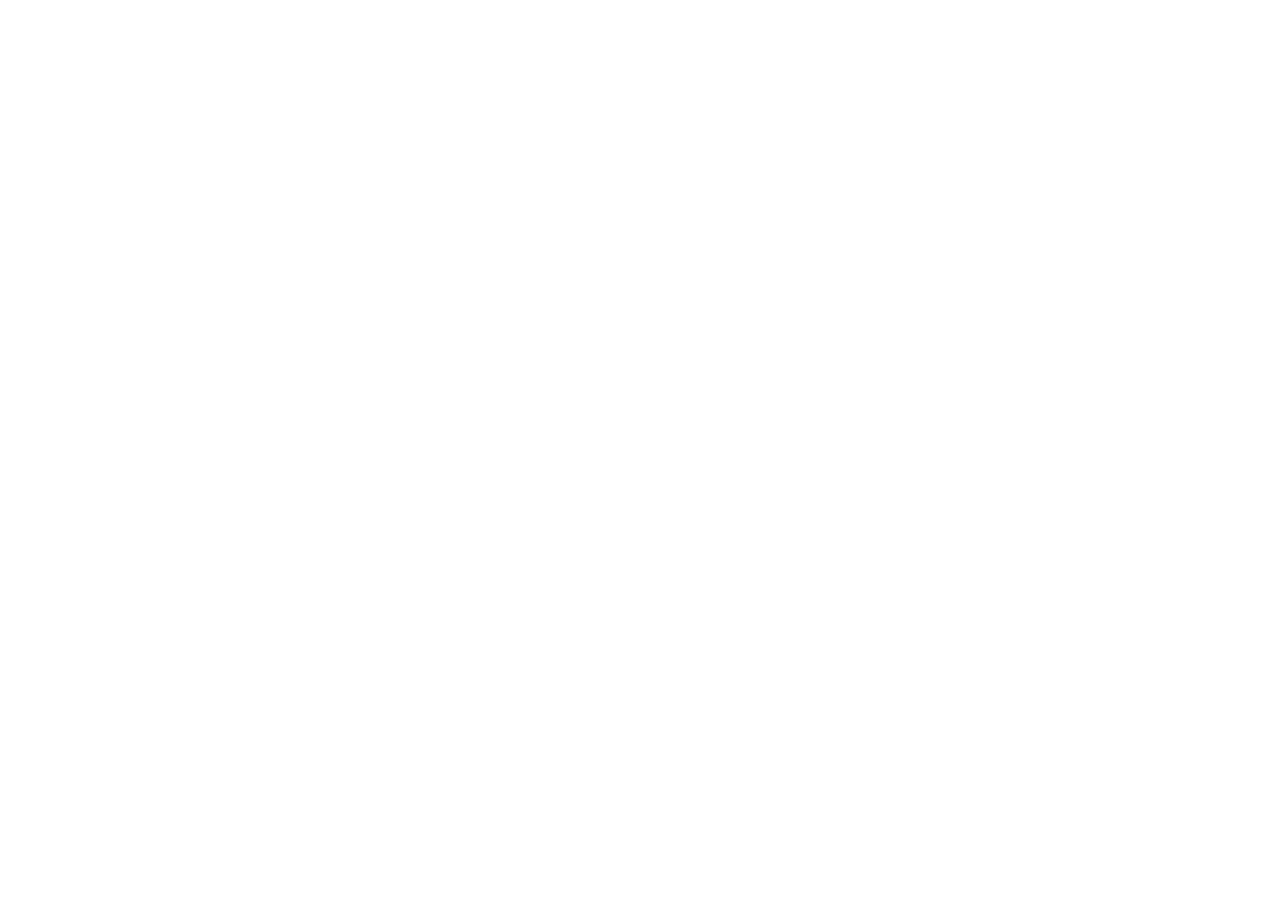
==== index.html @ 5ab9b0b7 "init project" ====
<!DOCTYPE html>
<html lang="en">

<head>
  <meta charset="UTF-8">
  <meta http-equiv="X-UA-Compatible" content="IE=edge">
  <meta name="viewport" content="width=device-width, initial-scale=1.0">
  <title>大事件首页</title>
</head>

<body>

</body>

</html>
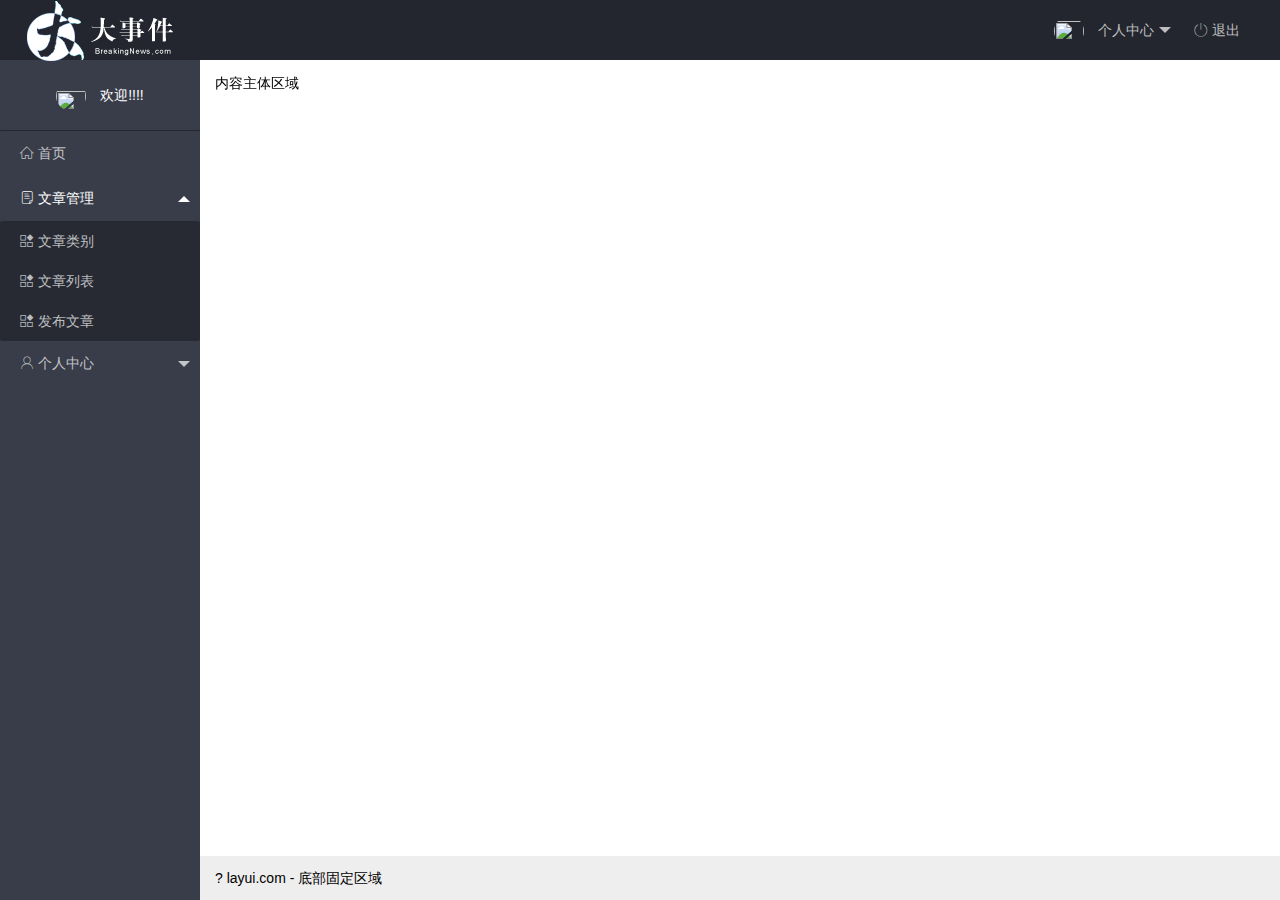
==== commit f80821f0: "2022-01-13 21:25 提交" ====
--- a/index.html
+++ b/index.html
@@ -6,10 +6,142 @@
   <meta http-equiv="X-UA-Compatible" content="IE=edge">
   <meta name="viewport" content="width=device-width, initial-scale=1.0">
   <title>大事件首页</title>
+
+  <!-- 导入字体图标 -->
+  <link rel="stylesheet" href="/assets/fonts/iconfont.css">
+  <!-- 导入 layui.css -->
+  <link rel="stylesheet" href="./assets/lib/layui/css/layui.css">
+
+  <!-- 导入 index.css -->
+  <link rel="stylesheet" href="./assets/css/index.css">
+
+
+
+
 </head>
 
-<body>
+<body class="layui-layout-body">
+  <div class="layui-layout layui-layout-admin">
 
+    <!-- 网页头部布局  -->
+    <div class="layui-header">
+      <div class="layui-logo">
+        <img src="/assets/images/logo.png" alt="">
+      </div>
+      <!-- 头部区域（可配合layui已有的水平导航） -->
+      <ul class="layui-nav layui-layout-right">
+        <li class="layui-nav-item">
+          <a href="javascript:;">
+            <img src="http://t.cn/RCzsdCq" class="layui-nav-img">
+            个人中心
+            <span class="layui-nav-more"></span>
+          </a>
+          <dl class="layui-nav-child">
+            <dd><a href="">基本资料</a></dd>
+            <dd><a href="">更换头像</a></dd>
+            <dd><a href="">重置密码</a></dd>
+          </dl>
+        </li>
+        <li class="layui-nav-item">
+          <a href="">
+            <span class="iconfont icon-tuichu"></span>
+            退出
+          </a>
+        </li>
+      </ul>
+    </div>
+
+    <!-- 网页侧边栏布局 -->
+    <div class="layui-side layui-bg-black">
+      <div class="layui-side-scroll">
+        <!-- 用户信息区域 -->
+        <div class="user-infoBox">
+          <img src="http://t.cn/RCzsdCq" class="layui-nav-img">
+          <span class="welcome">欢迎!!!!</span>
+        </div>
+
+        <!-- 左侧导航区域（可配合layui已有的垂直导航） -->
+        <ul class="layui-nav layui-nav-tree" lay-filter="test">
+
+          <!-- 首页 -->
+          <li class="layui-nav-item">
+            <a href="">
+              <span class="iconfont icon-home"></span>
+              首页
+            </a>
+          </li>
+          <!-- 文章管理 -->
+          <li class="layui-nav-item layui-nav-itemed">
+            <a class="" href="javascript:;">
+              <span class="iconfont icon-16"></span>
+              文章管理
+              <span class="layui-nav-more"></span>
+            </a>
+            <dl class="layui-nav-child">
+              <dd>
+                <a href="javascript:;">
+                  <i class="layui-icon layui-icon-app"></i>
+                  文章类别
+                </a>
+              </dd>
+              <dd>
+                <a href="javascript:;">
+                  <i class="layui-icon layui-icon-app"></i>
+                  文章列表
+                </a>
+              </dd>
+              <dd>
+                <a href="javascript:;">
+                  <i class="layui-icon layui-icon-app"></i>
+                  发布文章
+                </a>
+              </dd>
+            </dl>
+          </li>
+          <!-- 个人中心 -->
+          <li class="layui-nav-item">
+            <a href="javascript:;">
+              <span class="iconfont icon-user"></span>
+              个人中心
+              <span class="layui-nav-more"></span>
+            </a>
+            <dl class="layui-nav-child">
+              <dd><a href="javascript:;">
+                  <i class="layui-icon layui-icon-app"></i>
+                  基本资料
+                </a>
+              </dd>
+              <dd>
+                <a href="javascript:;">
+                  <i class="layui-icon layui-icon-app"></i>
+                  跟换头像
+                </a>
+              </dd>
+              <dd>
+                <a href="javascript:;">
+                  <i class="layui-icon layui-icon-app"></i>
+                  重置密码
+                </a>
+              </dd>
+            </dl>
+          </li>
+
+        </ul>
+      </div>
+    </div>
+
+    <!-- 网页主体 -->
+    <div class="layui-body">
+      <!-- 内容主体区域 -->
+      <div style="padding: 15px;">内容主体区域</div>
+    </div>
+
+    <div class="layui-footer">
+      <!-- 底部固定区域 -->
+      ? layui.com - 底部固定区域
+    </div>
+  </div>
 </body>
 
+
 </html>--- a/assets/fonts/iconfont.css
+++ b/assets/fonts/iconfont.css
@@ -0,0 +1,37 @@
+@font-face {font-family: "iconfont";
+  src: url('iconfont.eot?t=1576139966484'); /* IE9 */
+  src: url('iconfont.eot?t=1576139966484#iefix') format('embedded-opentype'), /* IE6-IE8 */
+  url('[data-uri]') format('woff2'),
+  url('iconfont.woff?t=1576139966484') format('woff'),
+  url('iconfont.ttf?t=1576139966484') format('truetype'), /* chrome, firefox, opera, Safari, Android, iOS 4.2+ */
+  url('iconfont.svg?t=1576139966484#iconfont') format('svg'); /* iOS 4.1- */
+}
+
+.iconfont {
+  font-family: "iconfont" !important;
+  font-size: 16px;
+  font-style: normal;
+  -webkit-font-smoothing: antialiased;
+  -moz-osx-font-smoothing: grayscale;
+}
+
+.icon-home:before {
+  content: "\e6a9";
+}
+
+.icon-user:before {
+  content: "\e614";
+}
+
+.icon-pinglun:before {
+  content: "\e616";
+}
+
+.icon-tuichu:before {
+  content: "\e865";
+}
+
+.icon-16:before {
+  content: "\e615";
+}
+
--- a/assets/lib/layui/css/layui.css
+++ b/assets/lib/layui/css/layui.css
@@ -0,0 +1,2 @@
+/** layui-v2.5.5 MIT License By https://www.layui.com */
+ .layui-inline,img{display:inline-block;vertical-align:middle}h1,h2,h3,h4,h5,h6{font-weight:400}.layui-edge,.layui-header,.layui-inline,.layui-main{position:relative}.layui-body,.layui-edge,.layui-elip{overflow:hidden}.layui-btn,.layui-edge,.layui-inline,img{vertical-align:middle}.layui-btn,.layui-disabled,.layui-icon,.layui-unselect{-moz-user-select:none;-webkit-user-select:none;-ms-user-select:none}.layui-elip,.layui-form-checkbox span,.layui-form-pane .layui-form-label{text-overflow:ellipsis;white-space:nowrap}.layui-breadcrumb,.layui-tree-btnGroup{visibility:hidden}blockquote,body,button,dd,div,dl,dt,form,h1,h2,h3,h4,h5,h6,input,li,ol,p,pre,td,textarea,th,ul{margin:0;padding:0;-webkit-tap-highlight-color:rgba(0,0,0,0)}a:active,a:hover{outline:0}img{border:none}li{list-style:none}table{border-collapse:collapse;border-spacing:0}h4,h5,h6{font-size:100%}button,input,optgroup,option,select,textarea{font-family:inherit;font-size:inherit;font-style:inherit;font-weight:inherit;outline:0}pre{white-space:pre-wrap;white-space:-moz-pre-wrap;white-space:-pre-wrap;white-space:-o-pre-wrap;word-wrap:break-word}body{line-height:24px;font:14px Helvetica Neue,Helvetica,PingFang SC,Tahoma,Arial,sans-serif}hr{height:1px;margin:10px 0;border:0;clear:both}a{color:#333;text-decoration:none}a:hover{color:#777}a cite{font-style:normal;*cursor:pointer}.layui-border-box,.layui-border-box *{box-sizing:border-box}.layui-box,.layui-box *{box-sizing:content-box}.layui-clear{clear:both;*zoom:1}.layui-clear:after{content:'\20';clear:both;*zoom:1;display:block;height:0}.layui-inline{*display:inline;*zoom:1}.layui-edge{display:inline-block;width:0;height:0;border-width:6px;border-style:dashed;border-color:transparent}.layui-edge-top{top:-4px;border-bottom-color:#999;border-bottom-style:solid}.layui-edge-right{border-left-color:#999;border-left-style:solid}.layui-edge-bottom{top:2px;border-top-color:#999;border-top-style:solid}.layui-edge-left{border-right-color:#999;border-right-style:solid}.layui-disabled,.layui-disabled:hover{color:#d2d2d2!important;cursor:not-allowed!important}.layui-circle{border-radius:100%}.layui-show{display:block!important}.layui-hide{display:none!important}@font-face{font-family:layui-icon;src:url(../font/iconfont.eot?v=250);src:url(../font/iconfont.eot?v=250#iefix) format('embedded-opentype'),url(../font/iconfont.woff2?v=250) format('woff2'),url(../font/iconfont.woff?v=250) format('woff'),url(../font/iconfont.ttf?v=250) format('truetype'),url(../font/iconfont.svg?v=250#layui-icon) format('svg')}.layui-icon{font-family:layui-icon!important;font-size:16px;font-style:normal;-webkit-font-smoothing:antialiased;-moz-osx-font-smoothing:grayscale}.layui-icon-reply-fill:before{content:"\e611"}.layui-icon-set-fill:before{content:"\e614"}.layui-icon-menu-fill:before{content:"\e60f"}.layui-icon-search:before{content:"\e615"}.layui-icon-share:before{content:"\e641"}.layui-icon-set-sm:before{content:"\e620"}.layui-icon-engine:before{content:"\e628"}.layui-icon-close:before{content:"\1006"}.layui-icon-close-fill:before{content:"\1007"}.layui-icon-chart-screen:before{content:"\e629"}.layui-icon-star:before{content:"\e600"}.layui-icon-circle-dot:before{content:"\e617"}.layui-icon-chat:before{content:"\e606"}.layui-icon-release:before{content:"\e609"}.layui-icon-list:before{content:"\e60a"}.layui-icon-chart:before{content:"\e62c"}.layui-icon-ok-circle:before{content:"\1005"}.layui-icon-layim-theme:before{content:"\e61b"}.layui-icon-table:before{content:"\e62d"}.layui-icon-right:before{content:"\e602"}.layui-icon-left:before{content:"\e603"}.layui-icon-cart-simple:before{content:"\e698"}.layui-icon-face-cry:before{content:"\e69c"}.layui-icon-face-smile:before{content:"\e6af"}.layui-icon-survey:before{content:"\e6b2"}.layui-icon-tree:before{content:"\e62e"}.layui-icon-upload-circle:before{content:"\e62f"}.layui-icon-add-circle:before{content:"\e61f"}.layui-icon-download-circle:before{content:"\e601"}.layui-icon-templeate-1:before{content:"\e630"}.layui-icon-util:before{content:"\e631"}.layui-icon-face-surprised:before{content:"\e664"}.layui-icon-edit:before{content:"\e642"}.layui-icon-speaker:before{content:"\e645"}.layui-icon-down:before{content:"\e61a"}.layui-icon-file:before{content:"\e621"}.layui-icon-layouts:before{content:"\e632"}.layui-icon-rate-half:before{content:"\e6c9"}.layui-icon-add-circle-fine:before{content:"\e608"}.layui-icon-prev-circle:before{content:"\e633"}.layui-icon-read:before{content:"\e705"}.layui-icon-404:before{content:"\e61c"}.layui-icon-carousel:before{content:"\e634"}.layui-icon-help:before{content:"\e607"}.layui-icon-code-circle:before{content:"\e635"}.layui-icon-water:before{content:"\e636"}.layui-icon-username:before{content:"\e66f"}.layui-icon-find-fill:before{content:"\e670"}.layui-icon-about:before{content:"\e60b"}.layui-icon-location:before{content:"\e715"}.layui-icon-up:before{content:"\e619"}.layui-icon-pause:before{content:"\e651"}.layui-icon-date:before{content:"\e637"}.layui-icon-layim-uploadfile:before{content:"\e61d"}.layui-icon-delete:before{content:"\e640"}.layui-icon-play:before{content:"\e652"}.layui-icon-top:before{content:"\e604"}.layui-icon-friends:before{content:"\e612"}.layui-icon-refresh-3:before{content:"\e9aa"}.layui-icon-ok:before{content:"\e605"}.layui-icon-layer:before{content:"\e638"}.layui-icon-face-smile-fine:before{content:"\e60c"}.layui-icon-dollar:before{content:"\e659"}.layui-icon-group:before{content:"\e613"}.layui-icon-layim-download:before{content:"\e61e"}.layui-icon-picture-fine:before{content:"\e60d"}.layui-icon-link:before{content:"\e64c"}.layui-icon-diamond:before{content:"\e735"}.layui-icon-log:before{content:"\e60e"}.layui-icon-rate-solid:before{content:"\e67a"}.layui-icon-fonts-del:before{content:"\e64f"}.layui-icon-unlink:before{content:"\e64d"}.layui-icon-fonts-clear:before{content:"\e639"}.layui-icon-triangle-r:before{content:"\e623"}.layui-icon-circle:before{content:"\e63f"}.layui-icon-radio:before{content:"\e643"}.layui-icon-align-center:before{content:"\e647"}.layui-icon-align-right:before{content:"\e648"}.layui-icon-align-left:before{content:"\e649"}.layui-icon-loading-1:before{content:"\e63e"}.layui-icon-return:before{content:"\e65c"}.layui-icon-fonts-strong:before{content:"\e62b"}.layui-icon-upload:before{content:"\e67c"}.layui-icon-dialogue:before{content:"\e63a"}.layui-icon-video:before{content:"\e6ed"}.layui-icon-headset:before{content:"\e6fc"}.layui-icon-cellphone-fine:before{content:"\e63b"}.layui-icon-add-1:before{content:"\e654"}.layui-icon-face-smile-b:before{content:"\e650"}.layui-icon-fonts-html:before{content:"\e64b"}.layui-icon-form:before{content:"\e63c"}.layui-icon-cart:before{content:"\e657"}.layui-icon-camera-fill:before{content:"\e65d"}.layui-icon-tabs:before{content:"\e62a"}.layui-icon-fonts-code:before{content:"\e64e"}.layui-icon-fire:before{content:"\e756"}.layui-icon-set:before{content:"\e716"}.layui-icon-fonts-u:before{content:"\e646"}.layui-icon-triangle-d:before{content:"\e625"}.layui-icon-tips:before{content:"\e702"}.layui-icon-picture:before{content:"\e64a"}.layui-icon-more-vertical:before{content:"\e671"}.layui-icon-flag:before{content:"\e66c"}.layui-icon-loading:before{content:"\e63d"}.layui-icon-fonts-i:before{content:"\e644"}.layui-icon-refresh-1:before{content:"\e666"}.layui-icon-rmb:before{content:"\e65e"}.layui-icon-home:before{content:"\e68e"}.layui-icon-user:before{content:"\e770"}.layui-icon-notice:before{content:"\e667"}.layui-icon-login-weibo:before{content:"\e675"}.layui-icon-voice:before{content:"\e688"}.layui-icon-upload-drag:before{content:"\e681"}.layui-icon-login-qq:before{content:"\e676"}.layui-icon-snowflake:before{content:"\e6b1"}.layui-icon-file-b:before{content:"\e655"}.layui-icon-template:before{content:"\e663"}.layui-icon-auz:before{content:"\e672"}.layui-icon-console:before{content:"\e665"}.layui-icon-app:before{content:"\e653"}.layui-icon-prev:before{content:"\e65a"}.layui-icon-website:before{content:"\e7ae"}.layui-icon-next:before{content:"\e65b"}.layui-icon-component:before{content:"\e857"}.layui-icon-more:before{content:"\e65f"}.layui-icon-login-wechat:before{content:"\e677"}.layui-icon-shrink-right:before{content:"\e668"}.layui-icon-spread-left:before{content:"\e66b"}.layui-icon-camera:before{content:"\e660"}.layui-icon-note:before{content:"\e66e"}.layui-icon-refresh:before{content:"\e669"}.layui-icon-female:before{content:"\e661"}.layui-icon-male:before{content:"\e662"}.layui-icon-password:before{content:"\e673"}.layui-icon-senior:before{content:"\e674"}.layui-icon-theme:before{content:"\e66a"}.layui-icon-tread:before{content:"\e6c5"}.layui-icon-praise:before{content:"\e6c6"}.layui-icon-star-fill:before{content:"\e658"}.layui-icon-rate:before{content:"\e67b"}.layui-icon-template-1:before{content:"\e656"}.layui-icon-vercode:before{content:"\e679"}.layui-icon-cellphone:before{content:"\e678"}.layui-icon-screen-full:before{content:"\e622"}.layui-icon-screen-restore:before{content:"\e758"}.layui-icon-cols:before{content:"\e610"}.layui-icon-export:before{content:"\e67d"}.layui-icon-print:before{content:"\e66d"}.layui-icon-slider:before{content:"\e714"}.layui-icon-addition:before{content:"\e624"}.layui-icon-subtraction:before{content:"\e67e"}.layui-icon-service:before{content:"\e626"}.layui-icon-transfer:before{content:"\e691"}.layui-main{width:1140px;margin:0 auto}.layui-header{z-index:1000;height:60px}.layui-header a:hover{transition:all .5s;-webkit-transition:all .5s}.layui-side{position:fixed;left:0;top:0;bottom:0;z-index:999;width:200px;overflow-x:hidden}.layui-side-scroll{position:relative;width:220px;height:100%;overflow-x:hidden}.layui-body{position:absolute;left:200px;right:0;top:0;bottom:0;z-index:998;width:auto;overflow-y:auto;box-sizing:border-box}.layui-layout-body{overflow:hidden}.layui-layout-admin .layui-header{background-color:#23262E}.layui-layout-admin .layui-side{top:60px;width:200px;overflow-x:hidden}.layui-layout-admin .layui-body{position:fixed;top:60px;bottom:44px}.layui-layout-admin .layui-main{width:auto;margin:0 15px}.layui-layout-admin .layui-footer{position:fixed;left:200px;right:0;bottom:0;height:44px;line-height:44px;padding:0 15px;background-color:#eee}.layui-layout-admin .layui-logo{position:absolute;left:0;top:0;width:200px;height:100%;line-height:60px;text-align:center;color:#009688;font-size:16px}.layui-layout-admin .layui-header .layui-nav{background:0 0}.layui-layout-left{position:absolute!important;left:200px;top:0}.layui-layout-right{position:absolute!important;right:0;top:0}.layui-container{position:relative;margin:0 auto;padding:0 15px;box-sizing:border-box}.layui-fluid{position:relative;margin:0 auto;padding:0 15px}.layui-row:after,.layui-row:before{content:'';display:block;clear:both}.layui-col-lg1,.layui-col-lg10,.layui-col-lg11,.layui-col-lg12,.layui-col-lg2,.layui-col-lg3,.layui-col-lg4,.layui-col-lg5,.layui-col-lg6,.layui-col-lg7,.layui-col-lg8,.layui-col-lg9,.layui-col-md1,.layui-col-md10,.layui-col-md11,.layui-col-md12,.layui-col-md2,.layui-col-md3,.layui-col-md4,.layui-col-md5,.layui-col-md6,.layui-col-md7,.layui-col-md8,.layui-col-md9,.layui-col-sm1,.layui-col-sm10,.layui-col-sm11,.layui-col-sm12,.layui-col-sm2,.layui-col-sm3,.layui-col-sm4,.layui-col-sm5,.layui-col-sm6,.layui-col-sm7,.layui-col-sm8,.layui-col-sm9,.layui-col-xs1,.layui-col-xs10,.layui-col-xs11,.layui-col-xs12,.layui-col-xs2,.layui-col-xs3,.layui-col-xs4,.layui-col-xs5,.layui-col-xs6,.layui-col-xs7,.layui-col-xs8,.layui-col-xs9{position:relative;display:block;box-sizing:border-box}.layui-col-xs1,.layui-col-xs10,.layui-col-xs11,.layui-col-xs12,.layui-col-xs2,.layui-col-xs3,.layui-col-xs4,.layui-col-xs5,.layui-col-xs6,.layui-col-xs7,.layui-col-xs8,.layui-col-xs9{float:left}.layui-col-xs1{width:8.33333333%}.layui-col-xs2{width:16.66666667%}.layui-col-xs3{width:25%}.layui-col-xs4{width:33.33333333%}.layui-col-xs5{width:41.66666667%}.layui-col-xs6{width:50%}.layui-col-xs7{width:58.33333333%}.layui-col-xs8{width:66.66666667%}.layui-col-xs9{width:75%}.layui-col-xs10{width:83.33333333%}.layui-col-xs11{width:91.66666667%}.layui-col-xs12{width:100%}.layui-col-xs-offset1{margin-left:8.33333333%}.layui-col-xs-offset2{margin-left:16.66666667%}.layui-col-xs-offset3{margin-left:25%}.layui-col-xs-offset4{margin-left:33.33333333%}.layui-col-xs-offset5{margin-left:41.66666667%}.layui-col-xs-offset6{margin-left:50%}.layui-col-xs-offset7{margin-left:58.33333333%}.layui-col-xs-offset8{margin-left:66.66666667%}.layui-col-xs-offset9{margin-left:75%}.layui-col-xs-offset10{margin-left:83.33333333%}.layui-col-xs-offset11{margin-left:91.66666667%}.layui-col-xs-offset12{margin-left:100%}@media screen and (max-width:768px){.layui-hide-xs{display:none!important}.layui-show-xs-block{display:block!important}.layui-show-xs-inline{display:inline!important}.layui-show-xs-inline-block{display:inline-block!important}}@media screen and (min-width:768px){.layui-container{width:750px}.layui-hide-sm{display:none!important}.layui-show-sm-block{display:block!important}.layui-show-sm-inline{display:inline!important}.layui-show-sm-inline-block{display:inline-block!important}.layui-col-sm1,.layui-col-sm10,.layui-col-sm11,.layui-col-sm12,.layui-col-sm2,.layui-col-sm3,.layui-col-sm4,.layui-col-sm5,.layui-col-sm6,.layui-col-sm7,.layui-col-sm8,.layui-col-sm9{float:left}.layui-col-sm1{width:8.33333333%}.layui-col-sm2{width:16.66666667%}.layui-col-sm3{width:25%}.layui-col-sm4{width:33.33333333%}.layui-col-sm5{width:41.66666667%}.layui-col-sm6{width:50%}.layui-col-sm7{width:58.33333333%}.layui-col-sm8{width:66.66666667%}.layui-col-sm9{width:75%}.layui-col-sm10{width:83.33333333%}.layui-col-sm11{width:91.66666667%}.layui-col-sm12{width:100%}.layui-col-sm-offset1{margin-left:8.33333333%}.layui-col-sm-offset2{margin-left:16.66666667%}.layui-col-sm-offset3{margin-left:25%}.layui-col-sm-offset4{margin-left:33.33333333%}.layui-col-sm-offset5{margin-left:41.66666667%}.layui-col-sm-offset6{margin-left:50%}.layui-col-sm-offset7{margin-left:58.33333333%}.layui-col-sm-offset8{margin-left:66.66666667%}.layui-col-sm-offset9{margin-left:75%}.layui-col-sm-offset10{margin-left:83.33333333%}.layui-col-sm-offset11{margin-left:91.66666667%}.layui-col-sm-offset12{margin-left:100%}}@media screen and (min-width:992px){.layui-container{width:970px}.layui-hide-md{display:none!important}.layui-show-md-block{display:block!important}.layui-show-md-inline{display:inline!important}.layui-show-md-inline-block{display:inline-block!important}.layui-col-md1,.layui-col-md10,.layui-col-md11,.layui-col-md12,.layui-col-md2,.layui-col-md3,.layui-col-md4,.layui-col-md5,.layui-col-md6,.layui-col-md7,.layui-col-md8,.layui-col-md9{float:left}.layui-col-md1{width:8.33333333%}.layui-col-md2{width:16.66666667%}.layui-col-md3{width:25%}.layui-col-md4{width:33.33333333%}.layui-col-md5{width:41.66666667%}.layui-col-md6{width:50%}.layui-col-md7{width:58.33333333%}.layui-col-md8{width:66.66666667%}.layui-col-md9{width:75%}.layui-col-md10{width:83.33333333%}.layui-col-md11{width:91.66666667%}.layui-col-md12{width:100%}.layui-col-md-offset1{margin-left:8.33333333%}.layui-col-md-offset2{margin-left:16.66666667%}.layui-col-md-offset3{margin-left:25%}.layui-col-md-offset4{margin-left:33.33333333%}.layui-col-md-offset5{margin-left:41.66666667%}.layui-col-md-offset6{margin-left:50%}.layui-col-md-offset7{margin-left:58.33333333%}.layui-col-md-offset8{margin-left:66.66666667%}.layui-col-md-offset9{margin-left:75%}.layui-col-md-offset10{margin-left:83.33333333%}.layui-col-md-offset11{margin-left:91.66666667%}.layui-col-md-offset12{margin-left:100%}}@media screen and (min-width:1200px){.layui-container{width:1170px}.layui-hide-lg{display:none!important}.layui-show-lg-block{display:block!important}.layui-show-lg-inline{display:inline!important}.layui-show-lg-inline-block{display:inline-block!important}.layui-col-lg1,.layui-col-lg10,.layui-col-lg11,.layui-col-lg12,.layui-col-lg2,.layui-col-lg3,.layui-col-lg4,.layui-col-lg5,.layui-col-lg6,.layui-col-lg7,.layui-col-lg8,.layui-col-lg9{float:left}.layui-col-lg1{width:8.33333333%}.layui-col-lg2{width:16.66666667%}.layui-col-lg3{width:25%}.layui-col-lg4{width:33.33333333%}.layui-col-lg5{width:41.66666667%}.layui-col-lg6{width:50%}.layui-col-lg7{width:58.33333333%}.layui-col-lg8{width:66.66666667%}.layui-col-lg9{width:75%}.layui-col-lg10{width:83.33333333%}.layui-col-lg11{width:91.66666667%}.layui-col-lg12{width:100%}.layui-col-lg-offset1{margin-left:8.33333333%}.layui-col-lg-offset2{margin-left:16.66666667%}.layui-col-lg-offset3{margin-left:25%}.layui-col-lg-offset4{margin-left:33.33333333%}.layui-col-lg-offset5{margin-left:41.66666667%}.layui-col-lg-offset6{margin-left:50%}.layui-col-lg-offset7{margin-left:58.33333333%}.layui-col-lg-offset8{margin-left:66.66666667%}.layui-col-lg-offset9{margin-left:75%}.layui-col-lg-offset10{margin-left:83.33333333%}.layui-col-lg-offset11{margin-left:91.66666667%}.layui-col-lg-offset12{margin-left:100%}}.layui-col-space1{margin:-.5px}.layui-col-space1>*{padding:.5px}.layui-col-space3{margin:-1.5px}.layui-col-space3>*{padding:1.5px}.layui-col-space5{margin:-2.5px}.layui-col-space5>*{padding:2.5px}.layui-col-space8{margin:-3.5px}.layui-col-space8>*{padding:3.5px}.layui-col-space10{margin:-5px}.layui-col-space10>*{padding:5px}.layui-col-space12{margin:-6px}.layui-col-space12>*{padding:6px}.layui-col-space15{margin:-7.5px}.layui-col-space15>*{padding:7.5px}.layui-col-space18{margin:-9px}.layui-col-space18>*{padding:9px}.layui-col-space20{margin:-10px}.layui-col-space20>*{padding:10px}.layui-col-space22{margin:-11px}.layui-col-space22>*{padding:11px}.layui-col-space25{margin:-12.5px}.layui-col-space25>*{padding:12.5px}.layui-col-space30{margin:-15px}.layui-col-space30>*{padding:15px}.layui-btn,.layui-input,.layui-select,.layui-textarea,.layui-upload-button{outline:0;-webkit-appearance:none;transition:all .3s;-webkit-transition:all .3s;box-sizing:border-box}.layui-elem-quote{margin-bottom:10px;padding:15px;line-height:22px;border-left:5px solid #009688;border-radius:0 2px 2px 0;background-color:#f2f2f2}.layui-quote-nm{border-style:solid;border-width:1px 1px 1px 5px;background:0 0}.layui-elem-field{margin-bottom:10px;padding:0;border-width:1px;border-style:solid}.layui-elem-field legend{margin-left:20px;padding:0 10px;font-size:20px;font-weight:300}.layui-field-title{margin:10px 0 20px;border-width:1px 0 0}.layui-field-box{padding:10px 15px}.layui-field-title .layui-field-box{padding:10px 0}.layui-progress{position:relative;height:6px;border-radius:20px;background-color:#e2e2e2}.layui-progress-bar{position:absolute;left:0;top:0;width:0;max-width:100%;height:6px;border-radius:20px;text-align:right;background-color:#5FB878;transition:all .3s;-webkit-transition:all .3s}.layui-progress-big,.layui-progress-big .layui-progress-bar{height:18px;line-height:18px}.layui-progress-text{position:relative;top:-20px;line-height:18px;font-size:12px;color:#666}.layui-progress-big .layui-progress-text{position:static;padding:0 10px;color:#fff}.layui-collapse{border-width:1px;border-style:solid;border-radius:2px}.layui-colla-content,.layui-colla-item{border-top-width:1px;border-top-style:solid}.layui-colla-item:first-child{border-top:none}.layui-colla-title{position:relative;height:42px;line-height:42px;padding:0 15px 0 35px;color:#333;background-color:#f2f2f2;cursor:pointer;font-size:14px;overflow:hidden}.layui-colla-content{display:none;padding:10px 15px;line-height:22px;color:#666}.layui-colla-icon{position:absolute;left:15px;top:0;font-size:14px}.layui-card{margin-bottom:15px;border-radius:2px;background-color:#fff;box-shadow:0 1px 2px 0 rgba(0,0,0,.05)}.layui-card:last-child{margin-bottom:0}.layui-card-header{position:relative;height:42px;line-height:42px;padding:0 15px;border-bottom:1px solid #f6f6f6;color:#333;border-radius:2px 2px 0 0;font-size:14px}.layui-bg-black,.layui-bg-blue,.layui-bg-cyan,.layui-bg-green,.layui-bg-orange,.layui-bg-red{color:#fff!important}.layui-card-body{position:relative;padding:10px 15px;line-height:24px}.layui-card-body[pad15]{padding:15px}.layui-card-body[pad20]{padding:20px}.layui-card-body .layui-table{margin:5px 0}.layui-card .layui-tab{margin:0}.layui-panel-window{position:relative;padding:15px;border-radius:0;border-top:5px solid #E6E6E6;background-color:#fff}.layui-auxiliar-moving{position:fixed;left:0;right:0;top:0;bottom:0;width:100%;height:100%;background:0 0;z-index:9999999999}.layui-form-label,.layui-form-mid,.layui-form-select,.layui-input-block,.layui-input-inline,.layui-textarea{position:relative}.layui-bg-red{background-color:#FF5722!important}.layui-bg-orange{background-color:#FFB800!important}.layui-bg-green{background-color:#009688!important}.layui-bg-cyan{background-color:#2F4056!important}.layui-bg-blue{background-color:#1E9FFF!important}.layui-bg-black{background-color:#393D49!important}.layui-bg-gray{background-color:#eee!important;color:#666!important}.layui-badge-rim,.layui-colla-content,.layui-colla-item,.layui-collapse,.layui-elem-field,.layui-form-pane .layui-form-item[pane],.layui-form-pane .layui-form-label,.layui-input,.layui-layedit,.layui-layedit-tool,.layui-quote-nm,.layui-select,.layui-tab-bar,.layui-tab-card,.layui-tab-title,.layui-tab-title .layui-this:after,.layui-textarea{border-color:#e6e6e6}.layui-timeline-item:before,hr{background-color:#e6e6e6}.layui-text{line-height:22px;font-size:14px;color:#666}.layui-text h1,.layui-text h2,.layui-text h3{font-weight:500;color:#333}.layui-text h1{font-size:30px}.layui-text h2{font-size:24px}.layui-text h3{font-size:18px}.layui-text a:not(.layui-btn){color:#01AAED}.layui-text a:not(.layui-btn):hover{text-decoration:underline}.layui-text ul{padding:5px 0 5px 15px}.layui-text ul li{margin-top:5px;list-style-type:disc}.layui-text em,.layui-word-aux{color:#999!important;padding:0 5px!important}.layui-btn{display:inline-block;height:38px;line-height:38px;padding:0 18px;background-color:#009688;color:#fff;white-space:nowrap;text-align:center;font-size:14px;border:none;border-radius:2px;cursor:pointer}.layui-btn:hover{opacity:.8;filter:alpha(opacity=80);color:#fff}.layui-btn:active{opacity:1;filter:alpha(opacity=100)}.layui-btn+.layui-btn{margin-left:10px}.layui-btn-container{font-size:0}.layui-btn-container .layui-btn{margin-right:10px;margin-bottom:10px}.layui-btn-container .layui-btn+.layui-btn{margin-left:0}.layui-table .layui-btn-container .layui-btn{margin-bottom:9px}.layui-btn-radius{border-radius:100px}.layui-btn .layui-icon{margin-right:3px;font-size:18px;vertical-align:bottom;vertical-align:middle\9}.layui-btn-primary{border:1px solid #C9C9C9;background-color:#fff;color:#555}.layui-btn-primary:hover{border-color:#009688;color:#333}.layui-btn-normal{background-color:#1E9FFF}.layui-btn-warm{background-color:#FFB800}.layui-btn-danger{background-color:#FF5722}.layui-btn-checked{background-color:#5FB878}.layui-btn-disabled,.layui-btn-disabled:active,.layui-btn-disabled:hover{border:1px solid #e6e6e6;background-color:#FBFBFB;color:#C9C9C9;cursor:not-allowed;opacity:1}.layui-btn-lg{height:44px;line-height:44px;padding:0 25px;font-size:16px}.layui-btn-sm{height:30px;line-height:30px;padding:0 10px;font-size:12px}.layui-btn-sm i{font-size:16px!important}.layui-btn-xs{height:22px;line-height:22px;padding:0 5px;font-size:12px}.layui-btn-xs i{font-size:14px!important}.layui-btn-group{display:inline-block;vertical-align:middle;font-size:0}.layui-btn-group .layui-btn{margin-left:0!important;margin-right:0!important;border-left:1px solid rgba(255,255,255,.5);border-radius:0}.layui-btn-group .layui-btn-primary{border-left:none}.layui-btn-group .layui-btn-primary:hover{border-color:#C9C9C9;color:#009688}.layui-btn-group .layui-btn:first-child{border-left:none;border-radius:2px 0 0 2px}.layui-btn-group .layui-btn-primary:first-child{border-left:1px solid #c9c9c9}.layui-btn-group .layui-btn:last-child{border-radius:0 2px 2px 0}.layui-btn-group .layui-btn+.layui-btn{margin-left:0}.layui-btn-group+.layui-btn-group{margin-left:10px}.layui-btn-fluid{width:100%}.layui-input,.layui-select,.layui-textarea{height:38px;line-height:1.3;line-height:38px\9;border-width:1px;border-style:solid;background-color:#fff;border-radius:2px}.layui-input::-webkit-input-placeholder,.layui-select::-webkit-input-placeholder,.layui-textarea::-webkit-input-placeholder{line-height:1.3}.layui-input,.layui-textarea{display:block;width:100%;padding-left:10px}.layui-input:hover,.layui-textarea:hover{border-color:#D2D2D2!important}.layui-input:focus,.layui-textarea:focus{border-color:#C9C9C9!important}.layui-textarea{min-height:100px;height:auto;line-height:20px;padding:6px 10px;resize:vertical}.layui-select{padding:0 10px}.layui-form input[type=checkbox],.layui-form input[type=radio],.layui-form select{display:none}.layui-form [lay-ignore]{display:initial}.layui-form-item{margin-bottom:15px;clear:both;*zoom:1}.layui-form-item:after{content:'\20';clear:both;*zoom:1;display:block;height:0}.layui-form-label{float:left;display:block;padding:9px 15px;width:80px;font-weight:400;line-height:20px;text-align:right}.layui-form-label-col{display:block;float:none;padding:9px 0;line-height:20px;text-align:left}.layui-form-item .layui-inline{margin-bottom:5px;margin-right:10px}.layui-input-block{margin-left:110px;min-height:36px}.layui-input-inline{display:inline-block;vertical-align:middle}.layui-form-item .layui-input-inline{float:left;width:190px;margin-right:10px}.layui-form-text .layui-input-inline{width:auto}.layui-form-mid{float:left;display:block;padding:9px 0!important;line-height:20px;margin-right:10px}.layui-form-danger+.layui-form-select .layui-input,.layui-form-danger:focus{border-color:#FF5722!important}.layui-form-select .layui-input{padding-right:30px;cursor:pointer}.layui-form-select .layui-edge{position:absolute;right:10px;top:50%;margin-top:-3px;cursor:pointer;border-width:6px;border-top-color:#c2c2c2;border-top-style:solid;transition:all .3s;-webkit-transition:all .3s}.layui-form-select dl{display:none;position:absolute;left:0;top:42px;padding:5px 0;z-index:899;min-width:100%;border:1px solid #d2d2d2;max-height:300px;overflow-y:auto;background-color:#fff;border-radius:2px;box-shadow:0 2px 4px rgba(0,0,0,.12);box-sizing:border-box}.layui-form-select dl dd,.layui-form-select dl dt{padding:0 10px;line-height:36px;white-space:nowrap;overflow:hidden;text-overflow:ellipsis}.layui-form-select dl dt{font-size:12px;color:#999}.layui-form-select dl dd{cursor:pointer}.layui-form-select dl dd:hover{background-color:#f2f2f2;-webkit-transition:.5s all;transition:.5s all}.layui-form-select .layui-select-group dd{padding-left:20px}.layui-form-select dl dd.layui-select-tips{padding-left:10px!important;color:#999}.layui-form-select dl dd.layui-this{background-color:#5FB878;color:#fff}.layui-form-checkbox,.layui-form-select dl dd.layui-disabled{background-color:#fff}.layui-form-selected dl{display:block}.layui-form-checkbox,.layui-form-checkbox *,.layui-form-switch{display:inline-block;vertical-align:middle}.layui-form-selected .layui-edge{margin-top:-9px;-webkit-transform:rotate(180deg);transform:rotate(180deg);margin-top:-3px\9}:root .layui-form-selected .layui-edge{margin-top:-9px\0/IE9}.layui-form-selectup dl{top:auto;bottom:42px}.layui-select-none{margin:5px 0;text-align:center;color:#999}.layui-select-disabled .layui-disabled{border-color:#eee!important}.layui-select-disabled .layui-edge{border-top-color:#d2d2d2}.layui-form-checkbox{position:relative;height:30px;line-height:30px;margin-right:10px;padding-right:30px;cursor:pointer;font-size:0;-webkit-transition:.1s linear;transition:.1s linear;box-sizing:border-box}.layui-form-checkbox span{padding:0 10px;height:100%;font-size:14px;border-radius:2px 0 0 2px;background-color:#d2d2d2;color:#fff;overflow:hidden}.layui-form-checkbox:hover span{background-color:#c2c2c2}.layui-form-checkbox i{position:absolute;right:0;top:0;width:30px;height:28px;border:1px solid #d2d2d2;border-left:none;border-radius:0 2px 2px 0;color:#fff;font-size:20px;text-align:center}.layui-form-checkbox:hover i{border-color:#c2c2c2;color:#c2c2c2}.layui-form-checked,.layui-form-checked:hover{border-color:#5FB878}.layui-form-checked span,.layui-form-checked:hover span{background-color:#5FB878}.layui-form-checked i,.layui-form-checked:hover i{color:#5FB878}.layui-form-item .layui-form-checkbox{margin-top:4px}.layui-form-checkbox[lay-skin=primary]{height:auto!important;line-height:normal!important;min-width:18px;min-height:18px;border:none!important;margin-right:0;padding-left:28px;padding-right:0;background:0 0}.layui-form-checkbox[lay-skin=primary] span{padding-left:0;padding-right:15px;line-height:18px;background:0 0;color:#666}.layui-form-checkbox[lay-skin=primary] i{right:auto;left:0;width:16px;height:16px;line-height:16px;border:1px solid #d2d2d2;font-size:12px;border-radius:2px;background-color:#fff;-webkit-transition:.1s linear;transition:.1s linear}.layui-form-checkbox[lay-skin=primary]:hover i{border-color:#5FB878;color:#fff}.layui-form-checked[lay-skin=primary] i{border-color:#5FB878!important;background-color:#5FB878;color:#fff}.layui-checkbox-disbaled[lay-skin=primary] span{background:0 0!important;color:#c2c2c2}.layui-checkbox-disbaled[lay-skin=primary]:hover i{border-color:#d2d2d2}.layui-form-item .layui-form-checkbox[lay-skin=primary]{margin-top:10px}.layui-form-switch{position:relative;height:22px;line-height:22px;min-width:35px;padding:0 5px;margin-top:8px;border:1px solid #d2d2d2;border-radius:20px;cursor:pointer;background-color:#fff;-webkit-transition:.1s linear;transition:.1s linear}.layui-form-switch i{position:absolute;left:5px;top:3px;width:16px;height:16px;border-radius:20px;background-color:#d2d2d2;-webkit-transition:.1s linear;transition:.1s linear}.layui-form-switch em{position:relative;top:0;width:25px;margin-left:21px;padding:0!important;text-align:center!important;color:#999!important;font-style:normal!important;font-size:12px}.layui-form-onswitch{border-color:#5FB878;background-color:#5FB878}.layui-checkbox-disbaled,.layui-checkbox-disbaled i{border-color:#e2e2e2!important}.layui-form-onswitch i{left:100%;margin-left:-21px;background-color:#fff}.layui-form-onswitch em{margin-left:5px;margin-right:21px;color:#fff!important}.layui-checkbox-disbaled span{background-color:#e2e2e2!important}.layui-checkbox-disbaled:hover i{color:#fff!important}[lay-radio]{display:none}.layui-form-radio,.layui-form-radio *{display:inline-block;vertical-align:middle}.layui-form-radio{line-height:28px;margin:6px 10px 0 0;padding-right:10px;cursor:pointer;font-size:0}.layui-form-radio *{font-size:14px}.layui-form-radio>i{margin-right:8px;font-size:22px;color:#c2c2c2}.layui-form-radio>i:hover,.layui-form-radioed>i{color:#5FB878}.layui-radio-disbaled>i{color:#e2e2e2!important}.layui-form-pane .layui-form-label{width:110px;padding:8px 15px;height:38px;line-height:20px;border-width:1px;border-style:solid;border-radius:2px 0 0 2px;text-align:center;background-color:#FBFBFB;overflow:hidden;box-sizing:border-box}.layui-form-pane .layui-input-inline{margin-left:-1px}.layui-form-pane .layui-input-block{margin-left:110px;left:-1px}.layui-form-pane .layui-input{border-radius:0 2px 2px 0}.layui-form-pane .layui-form-text .layui-form-label{float:none;width:100%;border-radius:2px;box-sizing:border-box;text-align:left}.layui-form-pane .layui-form-text .layui-input-inline{display:block;margin:0;top:-1px;clear:both}.layui-form-pane .layui-form-text .layui-input-block{margin:0;left:0;top:-1px}.layui-form-pane .layui-form-text .layui-textarea{min-height:100px;border-radius:0 0 2px 2px}.layui-form-pane .layui-form-checkbox{margin:4px 0 4px 10px}.layui-form-pane .layui-form-radio,.layui-form-pane .layui-form-switch{margin-top:6px;margin-left:10px}.layui-form-pane .layui-form-item[pane]{position:relative;border-width:1px;border-style:solid}.layui-form-pane .layui-form-item[pane] .layui-form-label{position:absolute;left:0;top:0;height:100%;border-width:0 1px 0 0}.layui-form-pane .layui-form-item[pane] .layui-input-inline{margin-left:110px}@media screen and (max-width:450px){.layui-form-item .layui-form-label{text-overflow:ellipsis;overflow:hidden;white-space:nowrap}.layui-form-item .layui-inline{display:block;margin-right:0;margin-bottom:20px;clear:both}.layui-form-item .layui-inline:after{content:'\20';clear:both;display:block;height:0}.layui-form-item .layui-input-inline{display:block;float:none;left:-3px;width:auto;margin:0 0 10px 112px}.layui-form-item .layui-input-inline+.layui-form-mid{margin-left:110px;top:-5px;padding:0}.layui-form-item .layui-form-checkbox{margin-right:5px;margin-bottom:5px}}.layui-layedit{border-width:1px;border-style:solid;border-radius:2px}.layui-layedit-tool{padding:3px 5px;border-bottom-width:1px;border-bottom-style:solid;font-size:0}.layedit-tool-fixed{position:fixed;top:0;border-top:1px solid #e2e2e2}.layui-layedit-tool .layedit-tool-mid,.layui-layedit-tool .layui-icon{display:inline-block;vertical-align:middle;text-align:center;font-size:14px}.layui-layedit-tool .layui-icon{position:relative;width:32px;height:30px;line-height:30px;margin:3px 5px;color:#777;cursor:pointer;border-radius:2px}.layui-layedit-tool .layui-icon:hover{color:#393D49}.layui-layedit-tool .layui-icon:active{color:#000}.layui-layedit-tool .layedit-tool-active{background-color:#e2e2e2;color:#000}.layui-layedit-tool .layui-disabled,.layui-layedit-tool .layui-disabled:hover{color:#d2d2d2;cursor:not-allowed}.layui-layedit-tool .layedit-tool-mid{width:1px;height:18px;margin:0 10px;background-color:#d2d2d2}.layedit-tool-html{width:50px!important;font-size:30px!important}.layedit-tool-b,.layedit-tool-code,.layedit-tool-help{font-size:16px!important}.layedit-tool-d,.layedit-tool-face,.layedit-tool-image,.layedit-tool-unlink{font-size:18px!important}.layedit-tool-image input{position:absolute;font-size:0;left:0;top:0;width:100%;height:100%;opacity:.01;filter:Alpha(opacity=1);cursor:pointer}.layui-layedit-iframe iframe{display:block;width:100%}#LAY_layedit_code{overflow:hidden}.layui-laypage{display:inline-block;*display:inline;*zoom:1;vertical-align:middle;margin:10px 0;font-size:0}.layui-laypage>a:first-child,.layui-laypage>a:first-child em{border-radius:2px 0 0 2px}.layui-laypage>a:last-child,.layui-laypage>a:last-child em{border-radius:0 2px 2px 0}.layui-laypage>:first-child{margin-left:0!important}.layui-laypage>:last-child{margin-right:0!important}.layui-laypage a,.layui-laypage button,.layui-laypage input,.layui-laypage select,.layui-laypage span{border:1px solid #e2e2e2}.layui-laypage a,.layui-laypage span{display:inline-block;*display:inline;*zoom:1;vertical-align:middle;padding:0 15px;height:28px;line-height:28px;margin:0 -1px 5px 0;background-color:#fff;color:#333;font-size:12px}.layui-flow-more a *,.layui-laypage input,.layui-table-view select[lay-ignore]{display:inline-block}.layui-laypage a:hover{color:#009688}.layui-laypage em{font-style:normal}.layui-laypage .layui-laypage-spr{color:#999;font-weight:700}.layui-laypage a{text-decoration:none}.layui-laypage .layui-laypage-curr{position:relative}.layui-laypage .layui-laypage-curr em{position:relative;color:#fff}.layui-laypage .layui-laypage-curr .layui-laypage-em{position:absolute;left:-1px;top:-1px;padding:1px;width:100%;height:100%;background-color:#009688}.layui-laypage-em{border-radius:2px}.layui-laypage-next em,.layui-laypage-prev em{font-family:Sim sun;font-size:16px}.layui-laypage .layui-laypage-count,.layui-laypage .layui-laypage-limits,.layui-laypage .layui-laypage-refresh,.layui-laypage .layui-laypage-skip{margin-left:10px;margin-right:10px;padding:0;border:none}.layui-laypage .layui-laypage-limits,.layui-laypage .layui-laypage-refresh{vertical-align:top}.layui-laypage .layui-laypage-refresh i{font-size:18px;cursor:pointer}.layui-laypage select{height:22px;padding:3px;border-radius:2px;cursor:pointer}.layui-laypage .layui-laypage-skip{height:30px;line-height:30px;color:#999}.layui-laypage button,.layui-laypage input{height:30px;line-height:30px;border-radius:2px;vertical-align:top;background-color:#fff;box-sizing:border-box}.layui-laypage input{width:40px;margin:0 10px;padding:0 3px;text-align:center}.layui-laypage input:focus,.layui-laypage select:focus{border-color:#009688!important}.layui-laypage button{margin-left:10px;padding:0 10px;cursor:pointer}.layui-table,.layui-table-view{margin:10px 0}.layui-flow-more{margin:10px 0;text-align:center;color:#999;font-size:14px}.layui-flow-more a{height:32px;line-height:32px}.layui-flow-more a *{vertical-align:top}.layui-flow-more a cite{padding:0 20px;border-radius:3px;background-color:#eee;color:#333;font-style:normal}.layui-flow-more a cite:hover{opacity:.8}.layui-flow-more a i{font-size:30px;color:#737383}.layui-table{width:100%;background-color:#fff;color:#666}.layui-table tr{transition:all .3s;-webkit-transition:all .3s}.layui-table th{text-align:left;font-weight:400}.layui-table tbody tr:hover,.layui-table thead tr,.layui-table-click,.layui-table-header,.layui-table-hover,.layui-table-mend,.layui-table-patch,.layui-table-tool,.layui-table-total,.layui-table-total tr,.layui-table[lay-even] tr:nth-child(even){background-color:#f2f2f2}.layui-table td,.layui-table th,.layui-table-col-set,.layui-table-fixed-r,.layui-table-grid-down,.layui-table-header,.layui-table-page,.layui-table-tips-main,.layui-table-tool,.layui-table-total,.layui-table-view,.layui-table[lay-skin=line],.layui-table[lay-skin=row]{border-width:1px;border-style:solid;border-color:#e6e6e6}.layui-table td,.layui-table th{position:relative;padding:9px 15px;min-height:20px;line-height:20px;font-size:14px}.layui-table[lay-skin=line] td,.layui-table[lay-skin=line] th{border-width:0 0 1px}.layui-table[lay-skin=row] td,.layui-table[lay-skin=row] th{border-width:0 1px 0 0}.layui-table[lay-skin=nob] td,.layui-table[lay-skin=nob] th{border:none}.layui-table img{max-width:100px}.layui-table[lay-size=lg] td,.layui-table[lay-size=lg] th{padding:15px 30px}.layui-table-view .layui-table[lay-size=lg] .layui-table-cell{height:40px;line-height:40px}.layui-table[lay-size=sm] td,.layui-table[lay-size=sm] th{font-size:12px;padding:5px 10px}.layui-table-view .layui-table[lay-size=sm] .layui-table-cell{height:20px;line-height:20px}.layui-table[lay-data]{display:none}.layui-table-box{position:relative;overflow:hidden}.layui-table-view .layui-table{position:relative;width:auto;margin:0}.layui-table-view .layui-table[lay-skin=line]{border-width:0 1px 0 0}.layui-table-view .layui-table[lay-skin=row]{border-width:0 0 1px}.layui-table-view .layui-table td,.layui-table-view .layui-table th{padding:5px 0;border-top:none;border-left:none}.layui-table-view .layui-table th.layui-unselect .layui-table-cell span{cursor:pointer}.layui-table-view .layui-table td{cursor:default}.layui-table-view .layui-table td[data-edit=text]{cursor:text}.layui-table-view .layui-form-checkbox[lay-skin=primary] i{width:18px;height:18px}.layui-table-view .layui-form-radio{line-height:0;padding:0}.layui-table-view .layui-form-radio>i{margin:0;font-size:20px}.layui-table-init{position:absolute;left:0;top:0;width:100%;height:100%;text-align:center;z-index:110}.layui-table-init .layui-icon{position:absolute;left:50%;top:50%;margin:-15px 0 0 -15px;font-size:30px;color:#c2c2c2}.layui-table-header{border-width:0 0 1px;overflow:hidden}.layui-table-header .layui-table{margin-bottom:-1px}.layui-table-tool .layui-inline[lay-event]{position:relative;width:26px;height:26px;padding:5px;line-height:16px;margin-right:10px;text-align:center;color:#333;border:1px solid #ccc;cursor:pointer;-webkit-transition:.5s all;transition:.5s all}.layui-table-tool .layui-inline[lay-event]:hover{border:1px solid #999}.layui-table-tool-temp{padding-right:120px}.layui-table-tool-self{position:absolute;right:17px;top:10px}.layui-table-tool .layui-table-tool-self .layui-inline[lay-event]{margin:0 0 0 10px}.layui-table-tool-panel{position:absolute;top:29px;left:-1px;padding:5px 0;min-width:150px;min-height:40px;border:1px solid #d2d2d2;text-align:left;overflow-y:auto;background-color:#fff;box-shadow:0 2px 4px rgba(0,0,0,.12)}.layui-table-cell,.layui-table-tool-panel li{overflow:hidden;text-overflow:ellipsis;white-space:nowrap}.layui-table-tool-panel li{padding:0 10px;line-height:30px;-webkit-transition:.5s all;transition:.5s all}.layui-table-tool-panel li .layui-form-checkbox[lay-skin=primary]{width:100%;padding-left:28px}.layui-table-tool-panel li:hover{background-color:#f2f2f2}.layui-table-tool-panel li .layui-form-checkbox[lay-skin=primary] i{position:absolute;left:0;top:0}.layui-table-tool-panel li .layui-form-checkbox[lay-skin=primary] span{padding:0}.layui-table-tool .layui-table-tool-self .layui-table-tool-panel{left:auto;right:-1px}.layui-table-col-set{position:absolute;right:0;top:0;width:20px;height:100%;border-width:0 0 0 1px;background-color:#fff}.layui-table-sort{width:10px;height:20px;margin-left:5px;cursor:pointer!important}.layui-table-sort .layui-edge{position:absolute;left:5px;border-width:5px}.layui-table-sort .layui-table-sort-asc{top:3px;border-top:none;border-bottom-style:solid;border-bottom-color:#b2b2b2}.layui-table-sort .layui-table-sort-asc:hover{border-bottom-color:#666}.layui-table-sort .layui-table-sort-desc{bottom:5px;border-bottom:none;border-top-style:solid;border-top-color:#b2b2b2}.layui-table-sort .layui-table-sort-desc:hover{border-top-color:#666}.layui-table-sort[lay-sort=asc] .layui-table-sort-asc{border-bottom-color:#000}.layui-table-sort[lay-sort=desc] .layui-table-sort-desc{border-top-color:#000}.layui-table-cell{height:28px;line-height:28px;padding:0 15px;position:relative;box-sizing:border-box}.layui-table-cell .layui-form-checkbox[lay-skin=primary]{top:-1px;padding:0}.layui-table-cell .layui-table-link{color:#01AAED}.laytable-cell-checkbox,.laytable-cell-numbers,.laytable-cell-radio,.laytable-cell-space{padding:0;text-align:center}.layui-table-body{position:relative;overflow:auto;margin-right:-1px;margin-bottom:-1px}.layui-table-body .layui-none{line-height:26px;padding:15px;text-align:center;color:#999}.layui-table-fixed{position:absolute;left:0;top:0;z-index:101}.layui-table-fixed .layui-table-body{overflow:hidden}.layui-table-fixed-l{box-shadow:0 -1px 8px rgba(0,0,0,.08)}.layui-table-fixed-r{left:auto;right:-1px;border-width:0 0 0 1px;box-shadow:-1px 0 8px rgba(0,0,0,.08)}.layui-table-fixed-r .layui-table-header{position:relative;overflow:visible}.layui-table-mend{position:absolute;right:-49px;top:0;height:100%;width:50px}.layui-table-tool{position:relative;z-index:890;width:100%;min-height:50px;line-height:30px;padding:10px 15px;border-width:0 0 1px}.layui-table-tool .layui-btn-container{margin-bottom:-10px}.layui-table-page,.layui-table-total{border-width:1px 0 0;margin-bottom:-1px;overflow:hidden}.layui-table-page{position:relative;width:100%;padding:7px 7px 0;height:41px;font-size:12px;white-space:nowrap}.layui-table-page>div{height:26px}.layui-table-page .layui-laypage{margin:0}.layui-table-page .layui-laypage a,.layui-table-page .layui-laypage span{height:26px;line-height:26px;margin-bottom:10px;border:none;background:0 0}.layui-table-page .layui-laypage a,.layui-table-page .layui-laypage span.layui-laypage-curr{padding:0 12px}.layui-table-page .layui-laypage span{margin-left:0;padding:0}.layui-table-page .layui-laypage .layui-laypage-prev{margin-left:-7px!important}.layui-table-page .layui-laypage .layui-laypage-curr .layui-laypage-em{left:0;top:0;padding:0}.layui-table-page .layui-laypage button,.layui-table-page .layui-laypage input{height:26px;line-height:26px}.layui-table-page .layui-laypage input{width:40px}.layui-table-page .layui-laypage button{padding:0 10px}.layui-table-page select{height:18px}.layui-table-patch .layui-table-cell{padding:0;width:30px}.layui-table-edit{position:absolute;left:0;top:0;width:100%;height:100%;padding:0 14px 1px;border-radius:0;box-shadow:1px 1px 20px rgba(0,0,0,.15)}.layui-table-edit:focus{border-color:#5FB878!important}select.layui-table-edit{padding:0 0 0 10px;border-color:#C9C9C9}.layui-table-view .layui-form-checkbox,.layui-table-view .layui-form-radio,.layui-table-view .layui-form-switch{top:0;margin:0;box-sizing:content-box}.layui-table-view .layui-form-checkbox{top:-1px;height:26px;line-height:26px}.layui-table-view .layui-form-checkbox i{height:26px}.layui-table-grid .layui-table-cell{overflow:visible}.layui-table-grid-down{position:absolute;top:0;right:0;width:26px;height:100%;padding:5px 0;border-width:0 0 0 1px;text-align:center;background-color:#fff;color:#999;cursor:pointer}.layui-table-grid-down .layui-icon{position:absolute;top:50%;left:50%;margin:-8px 0 0 -8px}.layui-table-grid-down:hover{background-color:#fbfbfb}body .layui-table-tips .layui-layer-content{background:0 0;padding:0;box-shadow:0 1px 6px rgba(0,0,0,.12)}.layui-table-tips-main{margin:-44px 0 0 -1px;max-height:150px;padding:8px 15px;font-size:14px;overflow-y:scroll;background-color:#fff;color:#666}.layui-table-tips-c{position:absolute;right:-3px;top:-13px;width:20px;height:20px;padding:3px;cursor:pointer;background-color:#666;border-radius:50%;color:#fff}.layui-table-tips-c:hover{background-color:#777}.layui-table-tips-c:before{position:relative;right:-2px}.layui-upload-file{display:none!important;opacity:.01;filter:Alpha(opacity=1)}.layui-upload-drag,.layui-upload-form,.layui-upload-wrap{display:inline-block}.layui-upload-list{margin:10px 0}.layui-upload-choose{padding:0 10px;color:#999}.layui-upload-drag{position:relative;padding:30px;border:1px dashed #e2e2e2;background-color:#fff;text-align:center;cursor:pointer;color:#999}.layui-upload-drag .layui-icon{font-size:50px;color:#009688}.layui-upload-drag[lay-over]{border-color:#009688}.layui-upload-iframe{position:absolute;width:0;height:0;border:0;visibility:hidden}.layui-upload-wrap{position:relative;vertical-align:middle}.layui-upload-wrap .layui-upload-file{display:block!important;position:absolute;left:0;top:0;z-index:10;font-size:100px;width:100%;height:100%;opacity:.01;filter:Alpha(opacity=1);cursor:pointer}.layui-transfer-active,.layui-transfer-box{display:inline-block;vertical-align:middle}.layui-transfer-box,.layui-transfer-header,.layui-transfer-search{border-width:0;border-style:solid;border-color:#e6e6e6}.layui-transfer-box{position:relative;border-width:1px;width:200px;height:360px;border-radius:2px;background-color:#fff}.layui-transfer-box .layui-form-checkbox{width:100%;margin:0!important}.layui-transfer-header{height:38px;line-height:38px;padding:0 10px;border-bottom-width:1px}.layui-transfer-search{position:relative;padding:10px;border-bottom-width:1px}.layui-transfer-search .layui-input{height:32px;padding-left:30px;font-size:12px}.layui-transfer-search .layui-icon-search{position:absolute;left:20px;top:50%;margin-top:-8px;color:#666}.layui-transfer-active{margin:0 15px}.layui-transfer-active .layui-btn{display:block;margin:0;padding:0 15px;background-color:#5FB878;border-color:#5FB878;color:#fff}.layui-transfer-active .layui-btn-disabled{background-color:#FBFBFB;border-color:#e6e6e6;color:#C9C9C9}.layui-transfer-active .layui-btn:first-child{margin-bottom:15px}.layui-transfer-active .layui-btn .layui-icon{margin:0;font-size:14px!important}.layui-transfer-data{padding:5px 0;overflow:auto}.layui-transfer-data li{height:32px;line-height:32px;padding:0 10px}.layui-transfer-data li:hover{background-color:#f2f2f2;transition:.5s all}.layui-transfer-data .layui-none{padding:15px 10px;text-align:center;color:#999}.layui-nav{position:relative;padding:0 20px;background-color:#393D49;color:#fff;border-radius:2px;font-size:0;box-sizing:border-box}.layui-nav *{font-size:14px}.layui-nav .layui-nav-item{position:relative;display:inline-block;*display:inline;*zoom:1;vertical-align:middle;line-height:60px}.layui-nav .layui-nav-item a{display:block;padding:0 20px;color:#fff;color:rgba(255,255,255,.7);transition:all .3s;-webkit-transition:all .3s}.layui-nav .layui-this:after,.layui-nav-bar,.layui-nav-tree .layui-nav-itemed:after{position:absolute;left:0;top:0;width:0;height:5px;background-color:#5FB878;transition:all .2s;-webkit-transition:all .2s}.layui-nav-bar{z-index:1000}.layui-nav .layui-nav-item a:hover,.layui-nav .layui-this a{color:#fff}.layui-nav .layui-this:after{content:'';top:auto;bottom:0;width:100%}.layui-nav-img{width:30px;height:30px;margin-right:10px;border-radius:50%}.layui-nav .layui-nav-more{content:'';width:0;height:0;border-style:solid dashed dashed;border-color:#fff transparent transparent;overflow:hidden;cursor:pointer;transition:all .2s;-webkit-transition:all .2s;position:absolute;top:50%;right:3px;margin-top:-3px;border-width:6px;border-top-color:rgba(255,255,255,.7)}.layui-nav .layui-nav-mored,.layui-nav-itemed>a .layui-nav-more{margin-top:-9px;border-style:dashed dashed solid;border-color:transparent transparent #fff}.layui-nav-child{display:none;position:absolute;left:0;top:65px;min-width:100%;line-height:36px;padding:5px 0;box-shadow:0 2px 4px rgba(0,0,0,.12);border:1px solid #d2d2d2;background-color:#fff;z-index:100;border-radius:2px;white-space:nowrap}.layui-nav .layui-nav-child a{color:#333}.layui-nav .layui-nav-child a:hover{background-color:#f2f2f2;color:#000}.layui-nav-child dd{position:relative}.layui-nav .layui-nav-child dd.layui-this a,.layui-nav-child dd.layui-this{background-color:#5FB878;color:#fff}.layui-nav-child dd.layui-this:after{display:none}.layui-nav-tree{width:200px;padding:0}.layui-nav-tree .layui-nav-item{display:block;width:100%;line-height:45px}.layui-nav-tree .layui-nav-item a{position:relative;height:45px;line-height:45px;text-overflow:ellipsis;overflow:hidden;white-space:nowrap}.layui-nav-tree .layui-nav-item a:hover{background-color:#4E5465}.layui-nav-tree .layui-nav-bar{width:5px;height:0;background-color:#009688}.layui-nav-tree .layui-nav-child dd.layui-this,.layui-nav-tree .layui-nav-child dd.layui-this a,.layui-nav-tree .layui-this,.layui-nav-tree .layui-this>a,.layui-nav-tree .layui-this>a:hover{background-color:#009688;color:#fff}.layui-nav-tree .layui-this:after{display:none}.layui-nav-itemed>a,.layui-nav-tree .layui-nav-title a,.layui-nav-tree .layui-nav-title a:hover{color:#fff!important}.layui-nav-tree .layui-nav-child{position:relative;z-index:0;top:0;border:none;box-shadow:none}.layui-nav-tree .layui-nav-child a{height:40px;line-height:40px;color:#fff;color:rgba(255,255,255,.7)}.layui-nav-tree .layui-nav-child,.layui-nav-tree .layui-nav-child a:hover{background:0 0;color:#fff}.layui-nav-tree .layui-nav-more{right:10px}.layui-nav-itemed>.layui-nav-child{display:block;padding:0;background-color:rgba(0,0,0,.3)!important}.layui-nav-itemed>.layui-nav-child>.layui-this>.layui-nav-child{display:block}.layui-nav-side{position:fixed;top:0;bottom:0;left:0;overflow-x:hidden;z-index:999}.layui-bg-blue .layui-nav-bar,.layui-bg-blue .layui-nav-itemed:after,.layui-bg-blue .layui-this:after{background-color:#93D1FF}.layui-bg-blue .layui-nav-child dd.layui-this{background-color:#1E9FFF}.layui-bg-blue .layui-nav-itemed>a,.layui-nav-tree.layui-bg-blue .layui-nav-title a,.layui-nav-tree.layui-bg-blue .layui-nav-title a:hover{background-color:#007DDB!important}.layui-breadcrumb{font-size:0}.layui-breadcrumb>*{font-size:14px}.layui-breadcrumb a{color:#999!important}.layui-breadcrumb a:hover{color:#5FB878!important}.layui-breadcrumb a cite{color:#666;font-style:normal}.layui-breadcrumb span[lay-separator]{margin:0 10px;color:#999}.layui-tab{margin:10px 0;text-align:left!important}.layui-tab[overflow]>.layui-tab-title{overflow:hidden}.layui-tab-title{position:relative;left:0;height:40px;white-space:nowrap;font-size:0;border-bottom-width:1px;border-bottom-style:solid;transition:all .2s;-webkit-transition:all .2s}.layui-tab-title li{display:inline-block;*display:inline;*zoom:1;vertical-align:middle;font-size:14px;transition:all .2s;-webkit-transition:all .2s;position:relative;line-height:40px;min-width:65px;padding:0 15px;text-align:center;cursor:pointer}.layui-tab-title li a{display:block}.layui-tab-title .layui-this{color:#000}.layui-tab-title .layui-this:after{position:absolute;left:0;top:0;content:'';width:100%;height:41px;border-width:1px;border-style:solid;border-bottom-color:#fff;border-radius:2px 2px 0 0;box-sizing:border-box;pointer-events:none}.layui-tab-bar{position:absolute;right:0;top:0;z-index:10;width:30px;height:39px;line-height:39px;border-width:1px;border-style:solid;border-radius:2px;text-align:center;background-color:#fff;cursor:pointer}.layui-tab-bar .layui-icon{position:relative;display:inline-block;top:3px;transition:all .3s;-webkit-transition:all .3s}.layui-tab-item{display:none}.layui-tab-more{padding-right:30px;height:auto!important;white-space:normal!important}.layui-tab-more li.layui-this:after{border-bottom-color:#e2e2e2;border-radius:2px}.layui-tab-more .layui-tab-bar .layui-icon{top:-2px;top:3px\9;-webkit-transform:rotate(180deg);transform:rotate(180deg)}:root .layui-tab-more .layui-tab-bar .layui-icon{top:-2px\0/IE9}.layui-tab-content{padding:10px}.layui-tab-title li .layui-tab-close{position:relative;display:inline-block;width:18px;height:18px;line-height:20px;margin-left:8px;top:1px;text-align:center;font-size:14px;color:#c2c2c2;transition:all .2s;-webkit-transition:all .2s}.layui-tab-title li .layui-tab-close:hover{border-radius:2px;background-color:#FF5722;color:#fff}.layui-tab-brief>.layui-tab-title .layui-this{color:#009688}.layui-tab-brief>.layui-tab-more li.layui-this:after,.layui-tab-brief>.layui-tab-title .layui-this:after{border:none;border-radius:0;border-bottom:2px solid #5FB878}.layui-tab-brief[overflow]>.layui-tab-title .layui-this:after{top:-1px}.layui-tab-card{border-width:1px;border-style:solid;border-radius:2px;box-shadow:0 2px 5px 0 rgba(0,0,0,.1)}.layui-tab-card>.layui-tab-title{background-color:#f2f2f2}.layui-tab-card>.layui-tab-title li{margin-right:-1px;margin-left:-1px}.layui-tab-card>.layui-tab-title .layui-this{background-color:#fff}.layui-tab-card>.layui-tab-title .layui-this:after{border-top:none;border-width:1px;border-bottom-color:#fff}.layui-tab-card>.layui-tab-title .layui-tab-bar{height:40px;line-height:40px;border-radius:0;border-top:none;border-right:none}.layui-tab-card>.layui-tab-more .layui-this{background:0 0;color:#5FB878}.layui-tab-card>.layui-tab-more .layui-this:after{border:none}.layui-timeline{padding-left:5px}.layui-timeline-item{position:relative;padding-bottom:20px}.layui-timeline-axis{position:absolute;left:-5px;top:0;z-index:10;width:20px;height:20px;line-height:20px;background-color:#fff;color:#5FB878;border-radius:50%;text-align:center;cursor:pointer}.layui-timeline-axis:hover{color:#FF5722}.layui-timeline-item:before{content:'';position:absolute;left:5px;top:0;z-index:0;width:1px;height:100%}.layui-timeline-item:last-child:before{display:none}.layui-timeline-item:first-child:before{display:block}.layui-timeline-content{padding-left:25px}.layui-timeline-title{position:relative;margin-bottom:10px}.layui-badge,.layui-badge-dot,.layui-badge-rim{position:relative;display:inline-block;padding:0 6px;font-size:12px;text-align:center;background-color:#FF5722;color:#fff;border-radius:2px}.layui-badge{height:18px;line-height:18px}.layui-badge-dot{width:8px;height:8px;padding:0;border-radius:50%}.layui-badge-rim{height:18px;line-height:18px;border-width:1px;border-style:solid;background-color:#fff;color:#666}.layui-btn .layui-badge,.layui-btn .layui-badge-dot{margin-left:5px}.layui-nav .layui-badge,.layui-nav .layui-badge-dot{position:absolute;top:50%;margin:-8px 6px 0}.layui-tab-title .layui-badge,.layui-tab-title .layui-badge-dot{left:5px;top:-2px}.layui-carousel{position:relative;left:0;top:0;background-color:#f8f8f8}.layui-carousel>[carousel-item]{position:relative;width:100%;height:100%;overflow:hidden}.layui-carousel>[carousel-item]:before{position:absolute;content:'\e63d';left:50%;top:50%;width:100px;line-height:20px;margin:-10px 0 0 -50px;text-align:center;color:#c2c2c2;font-family:layui-icon!important;font-size:30px;font-style:normal;-webkit-font-smoothing:antialiased;-moz-osx-font-smoothing:grayscale}.layui-carousel>[carousel-item]>*{display:none;position:absolute;left:0;top:0;width:100%;height:100%;background-color:#f8f8f8;transition-duration:.3s;-webkit-transition-duration:.3s}.layui-carousel-updown>*{-webkit-transition:.3s ease-in-out up;transition:.3s ease-in-out up}.layui-carousel-arrow{display:none\9;opacity:0;position:absolute;left:10px;top:50%;margin-top:-18px;width:36px;height:36px;line-height:36px;text-align:center;font-size:20px;border:0;border-radius:50%;background-color:rgba(0,0,0,.2);color:#fff;-webkit-transition-duration:.3s;transition-duration:.3s;cursor:pointer}.layui-carousel-arrow[lay-type=add]{left:auto!important;right:10px}.layui-carousel:hover .layui-carousel-arrow[lay-type=add],.layui-carousel[lay-arrow=always] .layui-carousel-arrow[lay-type=add]{right:20px}.layui-carousel[lay-arrow=always] .layui-carousel-arrow{opacity:1;left:20px}.layui-carousel[lay-arrow=none] .layui-carousel-arrow{display:none}.layui-carousel-arrow:hover,.layui-carousel-ind ul:hover{background-color:rgba(0,0,0,.35)}.layui-carousel:hover .layui-carousel-arrow{display:block\9;opacity:1;left:20px}.layui-carousel-ind{position:relative;top:-35px;width:100%;line-height:0!important;text-align:center;font-size:0}.layui-carousel[lay-indicator=outside]{margin-bottom:30px}.layui-carousel[lay-indicator=outside] .layui-carousel-ind{top:10px}.layui-carousel[lay-indicator=outside] .layui-carousel-ind ul{background-color:rgba(0,0,0,.5)}.layui-carousel[lay-indicator=none] .layui-carousel-ind{display:none}.layui-carousel-ind ul{display:inline-block;padding:5px;background-color:rgba(0,0,0,.2);border-radius:10px;-webkit-transition-duration:.3s;transition-duration:.3s}.layui-carousel-ind li{display:inline-block;width:10px;height:10px;margin:0 3px;font-size:14px;background-color:#e2e2e2;background-color:rgba(255,255,255,.5);border-radius:50%;cursor:pointer;-webkit-transition-duration:.3s;transition-duration:.3s}.layui-carousel-ind li:hover{background-color:rgba(255,255,255,.7)}.layui-carousel-ind li.layui-this{background-color:#fff}.layui-carousel>[carousel-item]>.layui-carousel-next,.layui-carousel>[carousel-item]>.layui-carousel-prev,.layui-carousel>[carousel-item]>.layui-this{display:block}.layui-carousel>[carousel-item]>.layui-this{left:0}.layui-carousel>[carousel-item]>.layui-carousel-prev{left:-100%}.layui-carousel>[carousel-item]>.layui-carousel-next{left:100%}.layui-carousel>[carousel-item]>.layui-carousel-next.layui-carousel-left,.layui-carousel>[carousel-item]>.layui-carousel-prev.layui-carousel-right{left:0}.layui-carousel>[carousel-item]>.layui-this.layui-carousel-left{left:-100%}.layui-carousel>[carousel-item]>.layui-this.layui-carousel-right{left:100%}.layui-carousel[lay-anim=updown] .layui-carousel-arrow{left:50%!important;top:20px;margin:0 0 0 -18px}.layui-carousel[lay-anim=updown]>[carousel-item]>*,.layui-carousel[lay-anim=fade]>[carousel-item]>*{left:0!important}.layui-carousel[lay-anim=updown] .layui-carousel-arrow[lay-type=add]{top:auto!important;bottom:20px}.layui-carousel[lay-anim=updown] .layui-carousel-ind{position:absolute;top:50%;right:20px;width:auto;height:auto}.layui-carousel[lay-anim=updown] .layui-carousel-ind ul{padding:3px 5px}.layui-carousel[lay-anim=updown] .layui-carousel-ind li{display:block;margin:6px 0}.layui-carousel[lay-anim=updown]>[carousel-item]>.layui-this{top:0}.layui-carousel[lay-anim=updown]>[carousel-item]>.layui-carousel-prev{top:-100%}.layui-carousel[lay-anim=updown]>[carousel-item]>.layui-carousel-next{top:100%}.layui-carousel[lay-anim=updown]>[carousel-item]>.layui-carousel-next.layui-carousel-left,.layui-carousel[lay-anim=updown]>[carousel-item]>.layui-carousel-prev.layui-carousel-right{top:0}.layui-carousel[lay-anim=updown]>[carousel-item]>.layui-this.layui-carousel-left{top:-100%}.layui-carousel[lay-anim=updown]>[carousel-item]>.layui-this.layui-carousel-right{top:100%}.layui-carousel[lay-anim=fade]>[carousel-item]>.layui-carousel-next,.layui-carousel[lay-anim=fade]>[carousel-item]>.layui-carousel-prev{opacity:0}.layui-carousel[lay-anim=fade]>[carousel-item]>.layui-carousel-next.layui-carousel-left,.layui-carousel[lay-anim=fade]>[carousel-item]>.layui-carousel-prev.layui-carousel-right{opacity:1}.layui-carousel[lay-anim=fade]>[carousel-item]>.layui-this.layui-carousel-left,.layui-carousel[lay-anim=fade]>[carousel-item]>.layui-this.layui-carousel-right{opacity:0}.layui-fixbar{position:fixed;right:15px;bottom:15px;z-index:999999}.layui-fixbar li{width:50px;height:50px;line-height:50px;margin-bottom:1px;text-align:center;cursor:pointer;font-size:30px;background-color:#9F9F9F;color:#fff;border-radius:2px;opacity:.95}.layui-fixbar li:hover{opacity:.85}.layui-fixbar li:active{opacity:1}.layui-fixbar .layui-fixbar-top{display:none;font-size:40px}body .layui-util-face{border:none;background:0 0}body .layui-util-face .layui-layer-content{padding:0;background-color:#fff;color:#666;box-shadow:none}.layui-util-face .layui-layer-TipsG{display:none}.layui-util-face ul{position:relative;width:372px;padding:10px;border:1px solid #D9D9D9;background-color:#fff;box-shadow:0 0 20px rgba(0,0,0,.2)}.layui-util-face ul li{cursor:pointer;float:left;border:1px solid #e8e8e8;height:22px;width:26px;overflow:hidden;margin:-1px 0 0 -1px;padding:4px 2px;text-align:center}.layui-util-face ul li:hover{position:relative;z-index:2;border:1px solid #eb7350;background:#fff9ec}.layui-code{position:relative;margin:10px 0;padding:15px;line-height:20px;border:1px solid #ddd;border-left-width:6px;background-color:#F2F2F2;color:#333;font-family:Courier New;font-size:12px}.layui-rate,.layui-rate *{display:inline-block;vertical-align:middle}.layui-rate{padding:10px 5px 10px 0;font-size:0}.layui-rate li i.layui-icon{font-size:20px;color:#FFB800;margin-right:5px;transition:all .3s;-webkit-transition:all .3s}.layui-rate li i:hover{cursor:pointer;transform:scale(1.12);-webkit-transform:scale(1.12)}.layui-rate[readonly] li i:hover{cursor:default;transform:scale(1)}.layui-colorpicker{width:26px;height:26px;border:1px solid #e6e6e6;padding:5px;border-radius:2px;line-height:24px;display:inline-block;cursor:pointer;transition:all .3s;-webkit-transition:all .3s}.layui-colorpicker:hover{border-color:#d2d2d2}.layui-colorpicker.layui-colorpicker-lg{width:34px;height:34px;line-height:32px}.layui-colorpicker.layui-colorpicker-sm{width:24px;height:24px;line-height:22px}.layui-colorpicker.layui-colorpicker-xs{width:22px;height:22px;line-height:20px}.layui-colorpicker-trigger-bgcolor{display:block;background:url([data-uri]);border-radius:2px}.layui-colorpicker-trigger-span{display:block;height:100%;box-sizing:border-box;border:1px solid rgba(0,0,0,.15);border-radius:2px;text-align:center}.layui-colorpicker-trigger-i{display:inline-block;color:#FFF;font-size:12px}.layui-colorpicker-trigger-i.layui-icon-close{color:#999}.layui-colorpicker-main{position:absolute;z-index:66666666;width:280px;padding:7px;background:#FFF;border:1px solid #d2d2d2;border-radius:2px;box-shadow:0 2px 4px rgba(0,0,0,.12)}.layui-colorpicker-main-wrapper{height:180px;position:relative}.layui-colorpicker-basis{width:260px;height:100%;position:relative}.layui-colorpicker-basis-white{width:100%;height:100%;position:absolute;top:0;left:0;background:linear-gradient(90deg,#FFF,hsla(0,0%,100%,0))}.layui-colorpicker-basis-black{width:100%;height:100%;position:absolute;top:0;left:0;background:linear-gradient(0deg,#000,transparent)}.layui-colorpicker-basis-cursor{width:10px;height:10px;border:1px solid #FFF;border-radius:50%;position:absolute;top:-3px;right:-3px;cursor:pointer}.layui-colorpicker-side{position:absolute;top:0;right:0;width:12px;height:100%;background:linear-gradient(red,#FF0,#0F0,#0FF,#00F,#F0F,red)}.layui-colorpicker-side-slider{width:100%;height:5px;box-shadow:0 0 1px #888;box-sizing:border-box;background:#FFF;border-radius:1px;border:1px solid #f0f0f0;cursor:pointer;position:absolute;left:0}.layui-colorpicker-main-alpha{display:none;height:12px;margin-top:7px;background:url([data-uri])}.layui-colorpicker-alpha-bgcolor{height:100%;position:relative}.layui-colorpicker-alpha-slider{width:5px;height:100%;box-shadow:0 0 1px #888;box-sizing:border-box;background:#FFF;border-radius:1px;border:1px solid #f0f0f0;cursor:pointer;position:absolute;top:0}.layui-colorpicker-main-pre{padding-top:7px;font-size:0}.layui-colorpicker-pre{width:20px;height:20px;border-radius:2px;display:inline-block;margin-left:6px;margin-bottom:7px;cursor:pointer}.layui-colorpicker-pre:nth-child(11n+1){margin-left:0}.layui-colorpicker-pre-isalpha{background:url([data-uri])}.layui-colorpicker-pre.layui-this{box-shadow:0 0 3px 2px rgba(0,0,0,.15)}.layui-colorpicker-pre>div{height:100%;border-radius:2px}.layui-colorpicker-main-input{text-align:right;padding-top:7px}.layui-colorpicker-main-input .layui-btn-container .layui-btn{margin:0 0 0 10px}.layui-colorpicker-main-input div.layui-inline{float:left;margin-right:10px;font-size:14px}.layui-colorpicker-main-input input.layui-input{width:150px;height:30px;color:#666}.layui-slider{height:4px;background:#e2e2e2;border-radius:3px;position:relative;cursor:pointer}.layui-slider-bar{border-radius:3px;position:absolute;height:100%}.layui-slider-step{position:absolute;top:0;width:4px;height:4px;border-radius:50%;background:#FFF;-webkit-transform:translateX(-50%);transform:translateX(-50%)}.layui-slider-wrap{width:36px;height:36px;position:absolute;top:-16px;-webkit-transform:translateX(-50%);transform:translateX(-50%);z-index:10;text-align:center}.layui-slider-wrap-btn{width:12px;height:12px;border-radius:50%;background:#FFF;display:inline-block;vertical-align:middle;cursor:pointer;transition:.3s}.layui-slider-wrap:after{content:"";height:100%;display:inline-block;vertical-align:middle}.layui-slider-wrap-btn.layui-slider-hover,.layui-slider-wrap-btn:hover{transform:scale(1.2)}.layui-slider-wrap-btn.layui-disabled:hover{transform:scale(1)!important}.layui-slider-tips{position:absolute;top:-42px;z-index:66666666;white-space:nowrap;display:none;-webkit-transform:translateX(-50%);transform:translateX(-50%);color:#FFF;background:#000;border-radius:3px;height:25px;line-height:25px;padding:0 10px}.layui-slider-tips:after{content:'';position:absolute;bottom:-12px;left:50%;margin-left:-6px;width:0;height:0;border-width:6px;border-style:solid;border-color:#000 transparent transparent}.layui-slider-input{width:70px;height:32px;border:1px solid #e6e6e6;border-radius:3px;font-size:16px;line-height:32px;position:absolute;right:0;top:-15px}.layui-slider-input-btn{display:none;position:absolute;top:0;right:0;width:20px;height:100%;border-left:1px solid #d2d2d2}.layui-slider-input-btn i{cursor:pointer;position:absolute;right:0;bottom:0;width:20px;height:50%;font-size:12px;line-height:16px;text-align:center;color:#999}.layui-slider-input-btn i:first-child{top:0;border-bottom:1px solid #d2d2d2}.layui-slider-input-txt{height:100%;font-size:14px}.layui-slider-input-txt input{height:100%;border:none}.layui-slider-input-btn i:hover{color:#009688}.layui-slider-vertical{width:4px;margin-left:34px}.layui-slider-vertical .layui-slider-bar{width:4px}.layui-slider-vertical .layui-slider-step{top:auto;left:0;-webkit-transform:translateY(50%);transform:translateY(50%)}.layui-slider-vertical .layui-slider-wrap{top:auto;left:-16px;-webkit-transform:translateY(50%);transform:translateY(50%)}.layui-slider-vertical .layui-slider-tips{top:auto;left:2px}@media \0screen{.layui-slider-wrap-btn{margin-left:-20px}.layui-slider-vertical .layui-slider-wrap-btn{margin-left:0;margin-bottom:-20px}.layui-slider-vertical .layui-slider-tips{margin-left:-8px}.layui-slider>span{margin-left:8px}}.layui-tree{line-height:22px}.layui-tree .layui-form-checkbox{margin:0!important}.layui-tree-set{width:100%;position:relative}.layui-tree-pack{display:none;padding-left:20px;position:relative}.layui-tree-iconClick,.layui-tree-main{display:inline-block;vertical-align:middle}.layui-tree-line .layui-tree-pack{padding-left:27px}.layui-tree-line .layui-tree-set .layui-tree-set:after{content:'';position:absolute;top:14px;left:-9px;width:17px;height:0;border-top:1px dotted #c0c4cc}.layui-tree-entry{position:relative;padding:3px 0;height:20px;white-space:nowrap}.layui-tree-entry:hover{background-color:#eee}.layui-tree-line .layui-tree-entry:hover{background-color:rgba(0,0,0,0)}.layui-tree-line .layui-tree-entry:hover .layui-tree-txt{color:#999;text-decoration:underline;transition:.3s}.layui-tree-main{cursor:pointer;padding-right:10px}.layui-tree-line .layui-tree-set:before{content:'';position:absolute;top:0;left:-9px;width:0;height:100%;border-left:1px dotted #c0c4cc}.layui-tree-line .layui-tree-set.layui-tree-setLineShort:before{height:13px}.layui-tree-line .layui-tree-set.layui-tree-setHide:before{height:0}.layui-tree-iconClick{position:relative;height:20px;line-height:20px;margin:0 10px;color:#c0c4cc}.layui-tree-icon{height:12px;line-height:12px;width:12px;text-align:center;border:1px solid #c0c4cc}.layui-tree-iconClick .layui-icon{font-size:18px}.layui-tree-icon .layui-icon{font-size:12px;color:#666}.layui-tree-iconArrow{padding:0 5px}.layui-tree-iconArrow:after{content:'';position:absolute;left:4px;top:3px;z-index:100;width:0;height:0;border-width:5px;border-style:solid;border-color:transparent transparent transparent #c0c4cc;transition:.5s}.layui-tree-btnGroup,.layui-tree-editInput{position:relative;vertical-align:middle;display:inline-block}.layui-tree-spread>.layui-tree-entry>.layui-tree-iconClick>.layui-tree-iconArrow:after{transform:rotate(90deg) translate(3px,4px)}.layui-tree-txt{display:inline-block;vertical-align:middle;color:#555}.layui-tree-search{margin-bottom:15px;color:#666}.layui-tree-btnGroup .layui-icon{display:inline-block;vertical-align:middle;padding:0 2px;cursor:pointer}.layui-tree-btnGroup .layui-icon:hover{color:#999;transition:.3s}.layui-tree-entry:hover .layui-tree-btnGroup{visibility:visible}.layui-tree-editInput{height:20px;line-height:20px;padding:0 3px;border:none;background-color:rgba(0,0,0,.05)}.layui-tree-emptyText{text-align:center;color:#999}.layui-anim{-webkit-animation-duration:.3s;animation-duration:.3s;-webkit-animation-fill-mode:both;animation-fill-mode:both}.layui-anim.layui-icon{display:inline-block}.layui-anim-loop{-webkit-animation-iteration-count:infinite;animation-iteration-count:infinite}.layui-trans,.layui-trans a{transition:all .3s;-webkit-transition:all .3s}@-webkit-keyframes layui-rotate{from{-webkit-transform:rotate(0)}to{-webkit-transform:rotate(360deg)}}@keyframes layui-rotate{from{transform:rotate(0)}to{transform:rotate(360deg)}}.layui-anim-rotate{-webkit-animation-name:layui-rotate;animation-name:layui-rotate;-webkit-animation-duration:1s;animation-duration:1s;-webkit-animation-timing-function:linear;animation-timing-function:linear}@-webkit-keyframes layui-up{from{-webkit-transform:translate3d(0,100%,0);opacity:.3}to{-webkit-transform:translate3d(0,0,0);opacity:1}}@keyframes layui-up{from{transform:translate3d(0,100%,0);opacity:.3}to{transform:translate3d(0,0,0);opacity:1}}.layui-anim-up{-webkit-animation-name:layui-up;animation-name:layui-up}@-webkit-keyframes layui-upbit{from{-webkit-transform:translate3d(0,30px,0);opacity:.3}to{-webkit-transform:translate3d(0,0,0);opacity:1}}@keyframes layui-upbit{from{transform:translate3d(0,30px,0);opacity:.3}to{transform:translate3d(0,0,0);opacity:1}}.layui-anim-upbit{-webkit-animation-name:layui-upbit;animation-name:layui-upbit}@-webkit-keyframes layui-scale{0%{opacity:.3;-webkit-transform:scale(.5)}100%{opacity:1;-webkit-transform:scale(1)}}@keyframes layui-scale{0%{opacity:.3;-ms-transform:scale(.5);transform:scale(.5)}100%{opacity:1;-ms-transform:scale(1);transform:scale(1)}}.layui-anim-scale{-webkit-animation-name:layui-scale;animation-name:layui-scale}@-webkit-keyframes layui-scale-spring{0%{opacity:.5;-webkit-transform:scale(.5)}80%{opacity:.8;-webkit-transform:scale(1.1)}100%{opacity:1;-webkit-transform:scale(1)}}@keyframes layui-scale-spring{0%{opacity:.5;transform:scale(.5)}80%{opacity:.8;transform:scale(1.1)}100%{opacity:1;transform:scale(1)}}.layui-anim-scaleSpring{-webkit-animation-name:layui-scale-spring;animation-name:layui-scale-spring}@-webkit-keyframes layui-fadein{0%{opacity:0}100%{opacity:1}}@keyframes layui-fadein{0%{opacity:0}100%{opacity:1}}.layui-anim-fadein{-webkit-animation-name:layui-fadein;animation-name:layui-fadein}@-webkit-keyframes layui-fadeout{0%{opacity:1}100%{opacity:0}}@keyframes layui-fadeout{0%{opacity:1}100%{opacity:0}}.layui-anim-fadeout{-webkit-animation-name:layui-fadeout;animation-name:layui-fadeout}--- a/assets/css/index.css
+++ b/assets/css/index.css
@@ -0,0 +1,8 @@
+.user-infoBox {
+  width: 200px;
+  line-height: 70px;
+  text-align: center;
+  /* 文本不可选 */
+  user-select: none;
+  border-bottom: 1px solid #23262e;
+}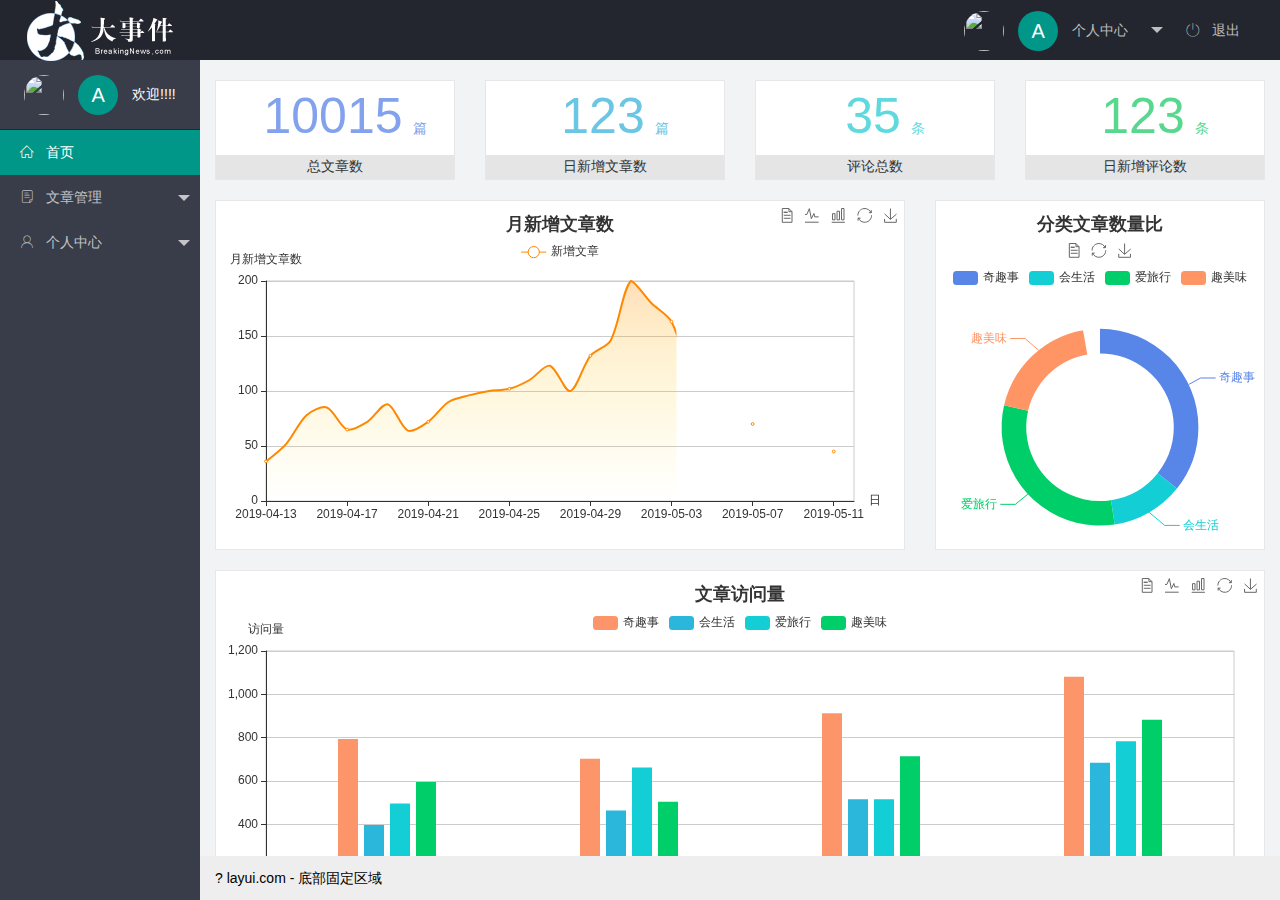
==== commit 661603eb: "完成了index首页的功能" ====
--- a/index.html
+++ b/index.html
@@ -30,9 +30,12 @@
       </div>
       <!-- 头部区域（可配合layui已有的水平导航） -->
       <ul class="layui-nav layui-layout-right">
+
+        <!-- 个人中心 -->
         <li class="layui-nav-item">
-          <a href="javascript:;">
+          <a href="javascript:;" class="user-infoBox">
             <img src="http://t.cn/RCzsdCq" class="layui-nav-img">
+            <span class="text-avatar">A</span>
             个人中心
             <span class="layui-nav-more"></span>
           </a>
@@ -42,8 +45,10 @@
             <dd><a href="">重置密码</a></dd>
           </dl>
         </li>
+
+        <!-- 退出 -->
         <li class="layui-nav-item">
-          <a href="">
+          <a href="javascript:;" id="btnLogout">
             <span class="iconfont icon-tuichu"></span>
             退出
           </a>
@@ -57,21 +62,22 @@
         <!-- 用户信息区域 -->
         <div class="user-infoBox">
           <img src="http://t.cn/RCzsdCq" class="layui-nav-img">
-          <span class="welcome">欢迎!!!!</span>
+          <span class="text-avatar">A</span>
+          <span class="welcome" id="welcome">欢迎!!!!</span>
         </div>
 
         <!-- 左侧导航区域（可配合layui已有的垂直导航） -->
-        <ul class="layui-nav layui-nav-tree" lay-filter="test">
+        <ul class="layui-nav layui-nav-tree " lay-shrink="all">
 
-          <!-- 首页 -->
-          <li class="layui-nav-item">
-            <a href="">
+          <!-- 首页  (layui-this  默认被选中)-->
+          <li class="layui-nav-item layui-this">
+            <a href="/home/dashboard.html" target="fm">
               <span class="iconfont icon-home"></span>
               首页
             </a>
           </li>
           <!-- 文章管理 -->
-          <li class="layui-nav-item layui-nav-itemed">
+          <li class="layui-nav-item">
             <a class="" href="javascript:;">
               <span class="iconfont icon-16"></span>
               文章管理
@@ -133,7 +139,7 @@
     <!-- 网页主体 -->
     <div class="layui-body">
       <!-- 内容主体区域 -->
-      <div style="padding: 15px;">内容主体区域</div>
+      <iframe name="fm" src="/home/dashboard.html" frameborder="0"></iframe>
     </div>
 
     <div class="layui-footer">
@@ -141,6 +147,19 @@
       ? layui.com - 底部固定区域
     </div>
   </div>
+
+
+  <!-- 导入 layui.all.js 文件 -->
+  <script src="/assets/lib/layui/layui.all.js"></script>
+
+  <!-- 导入 jQuery.js -->
+  <script src="/assets/lib/jquery.js"></script>
+
+  <!-- 导入 baseAPI.js -->
+  <script src="/assets/js/baseAPI.js"></script>
+
+  <!-- 导入 index.js -->
+  <script src="/assets/js/index.js"></script>
 </body>
 
 
--- a/assets/css/index.css
+++ b/assets/css/index.css
@@ -1,8 +1,67 @@
+/* 图片头像样式 */
+
 .user-infoBox {
   width: 200px;
-  line-height: 70px;
+  line-height: 60px;
   text-align: center;
   /* 文本不可选 */
   user-select: none;
+}
+
+.user-infoBox img {
+  width: 40px;
+  height: 40px;
+  vertical-align: middle;
+}
+
+.layui-side-scroll .user-infoBox{
+  line-height: 69px;
   border-bottom: 1px solid #23262e;
+}
+
+/* 文字头像样式 */
+
+.text-avatar {
+  position: relative;
+  top: 3px;
+  display: inline-block;
+  width: 40px;
+  height: 40px;
+  margin-right: 10px;
+  background-color: #009688;
+  border-radius: 50%;
+  text-align: center;
+  line-height: 40px;
+  font-size: 20px;
+  color: #fff !important;
+  
+}
+
+/* 字体图标间距 */
+
+.iconfont {
+  margin-right: 8px;
+}
+
+.layui-icon{
+  margin-right: 8px;
+  margin-left: 8px;
+}
+
+/* iframe  的样式 */
+iframe {
+  width: 100%;
+  height: 100%;
+}
+
+/* 网页主题溢出隐藏 */
+
+.layui-body {
+  overflow: hidden;
+}
+
+/* 强制清楚 <a> 链接 CSS3 动画 */
+
+a {
+  transition: none !important;
 }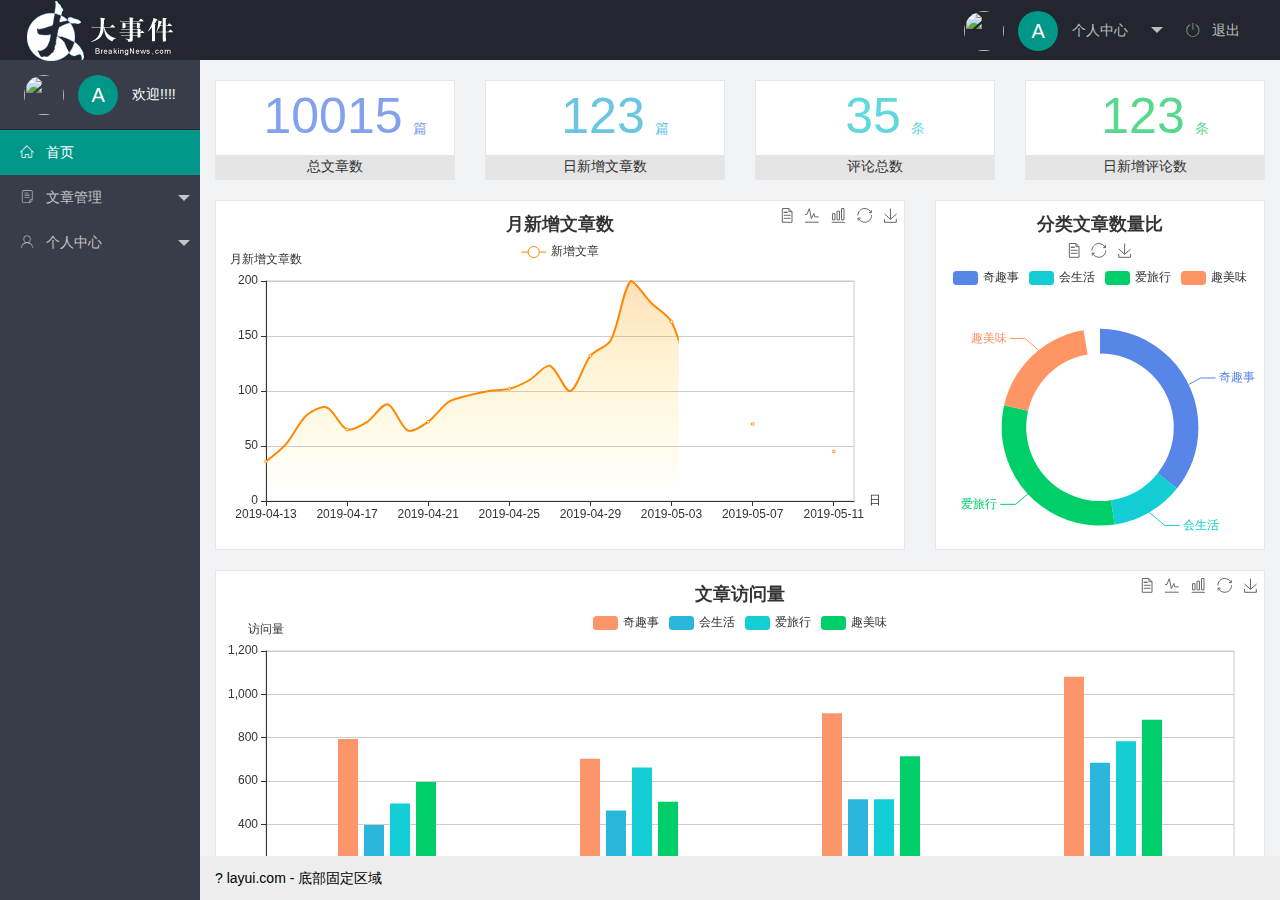
==== commit d712a6a0: "user 提交时间：2022-01-14" ====
--- a/index.html
+++ b/index.html
@@ -112,7 +112,8 @@
               <span class="layui-nav-more"></span>
             </a>
             <dl class="layui-nav-child">
-              <dd><a href="javascript:;">
+              <dd>
+                <a href="/user/user_info.html" target="fm">
                   <i class="layui-icon layui-icon-app"></i>
                   基本资料
                 </a>
@@ -120,11 +121,11 @@
               <dd>
                 <a href="javascript:;">
                   <i class="layui-icon layui-icon-app"></i>
-                  跟换头像
+                  更换头像
                 </a>
               </dd>
               <dd>
-                <a href="javascript:;">
+                <a href="/user/user_pwd.html" target="fm">
                   <i class="layui-icon layui-icon-app"></i>
                   重置密码
                 </a>
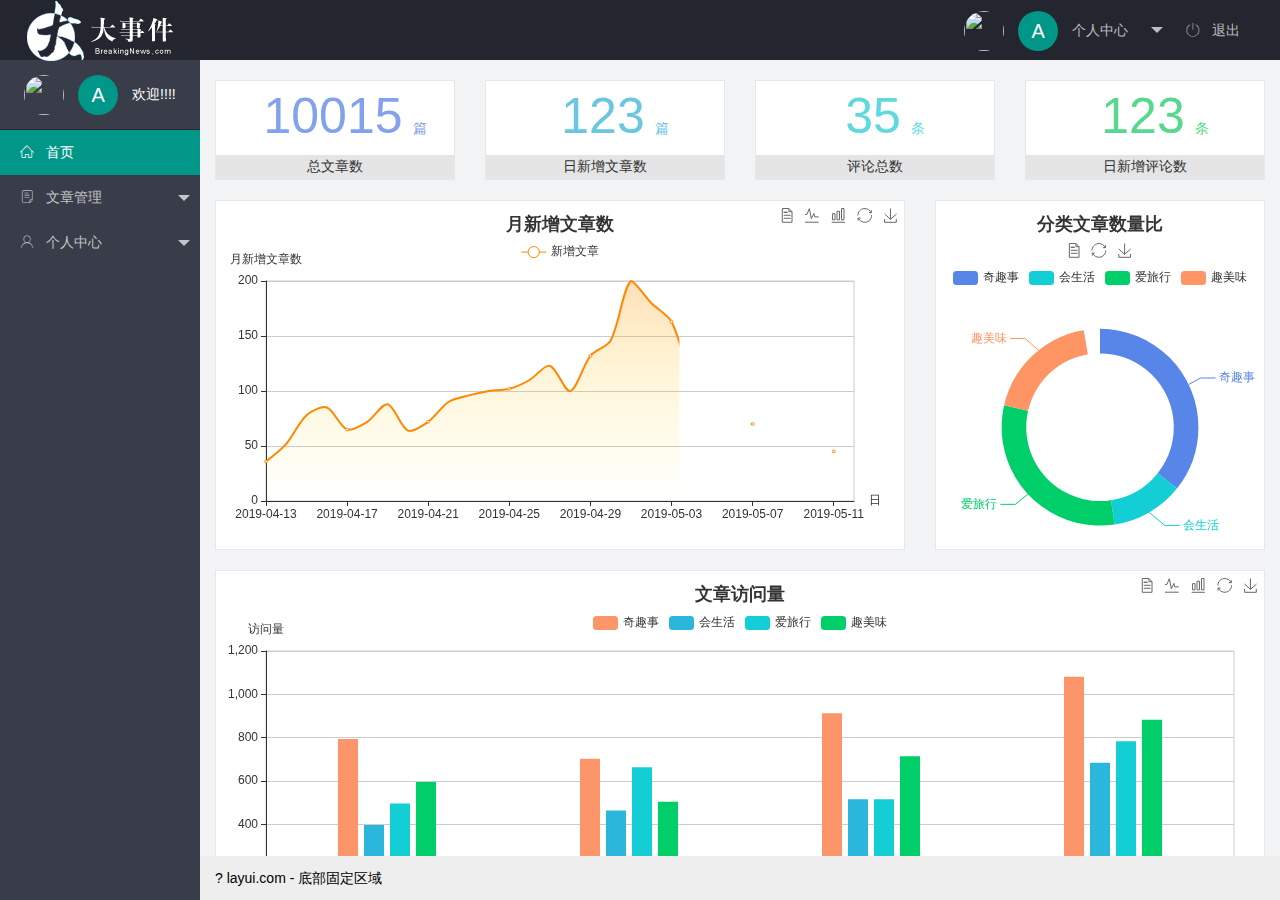
==== commit 224ec743: "user 个人中心功能的开发" ====
--- a/index.html
+++ b/index.html
@@ -14,9 +14,6 @@
 
   <!-- 导入 index.css -->
   <link rel="stylesheet" href="./assets/css/index.css">
-
-
-
 
 </head>
 
@@ -119,7 +116,7 @@
                 </a>
               </dd>
               <dd>
-                <a href="javascript:;">
+                <a href="/user/user_avatar.html" target="fm">
                   <i class="layui-icon layui-icon-app"></i>
                   更换头像
                 </a>
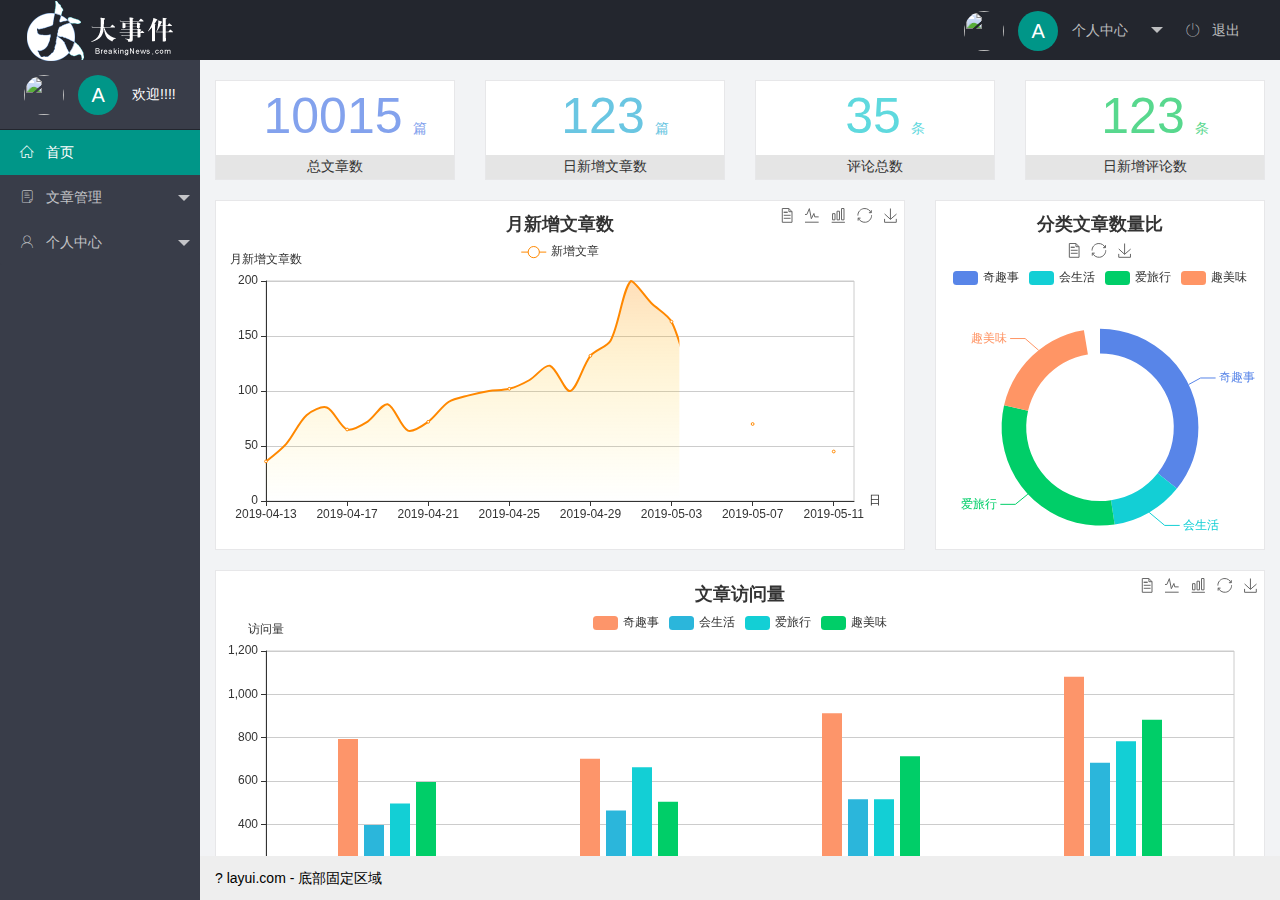
==== commit 657fc42e: "2022-01-17 临时上传" ====
--- a/index.html
+++ b/index.html
@@ -37,9 +37,9 @@
             <span class="layui-nav-more"></span>
           </a>
           <dl class="layui-nav-child">
-            <dd><a href="">基本资料</a></dd>
-            <dd><a href="">更换头像</a></dd>
-            <dd><a href="">重置密码</a></dd>
+            <dd><a href="/user/user_info.html" target="fm">基本资料</a></dd>
+            <dd><a href="/user/user_avatar.html" target="fm">更换头像</a></dd>
+            <dd><a href="/user/user_pwd.html" target="fm">重置密码</a></dd>
           </dl>
         </li>
 
@@ -82,19 +82,19 @@
             </a>
             <dl class="layui-nav-child">
               <dd>
-                <a href="javascript:;">
+                <a href="/article/art_cate.html" target="fm">
                   <i class="layui-icon layui-icon-app"></i>
                   文章类别
                 </a>
               </dd>
               <dd>
-                <a href="javascript:;">
+                <a href="/article/art_list.html" target="fm">
                   <i class="layui-icon layui-icon-app"></i>
                   文章列表
                 </a>
               </dd>
               <dd>
-                <a href="javascript:;">
+                <a href="/article/art_pub.html" target="fm">
                   <i class="layui-icon layui-icon-app"></i>
                   发布文章
                 </a>
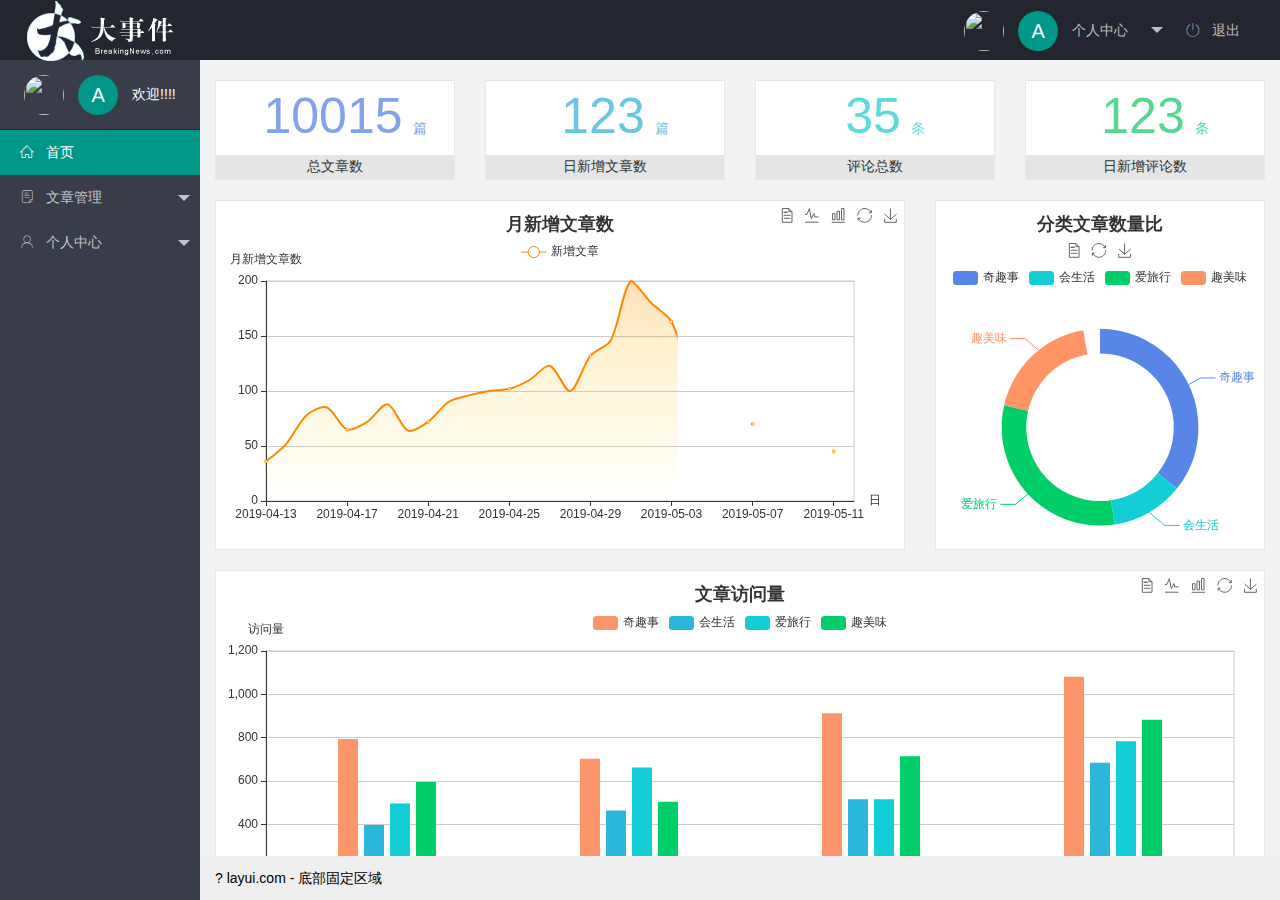
==== commit ef0ba92b: "2022-01-19；完成了用户添加、删除文章列表，发布、修改文章等功能" ====
--- a/index.html
+++ b/index.html
@@ -88,15 +88,21 @@
                 </a>
               </dd>
               <dd>
-                <a href="/article/art_list.html" target="fm">
+                <a href="/article/art_list.html" target="fm" id="art_list">
                   <i class="layui-icon layui-icon-app"></i>
                   文章列表
                 </a>
               </dd>
               <dd>
-                <a href="/article/art_pub.html" target="fm">
+                <a href="/article/art_pub.html" target="fm" id="art_pub">
                   <i class="layui-icon layui-icon-app"></i>
                   发布文章
+                </a>
+              </dd>
+              <dd style="display: none;">
+                <a href="/article/art_edit.html" target="fm" id="art_edit">
+                  <i class="layui-icon layui-icon-app"></i>
+                  修改文章
                 </a>
               </dd>
             </dl>
